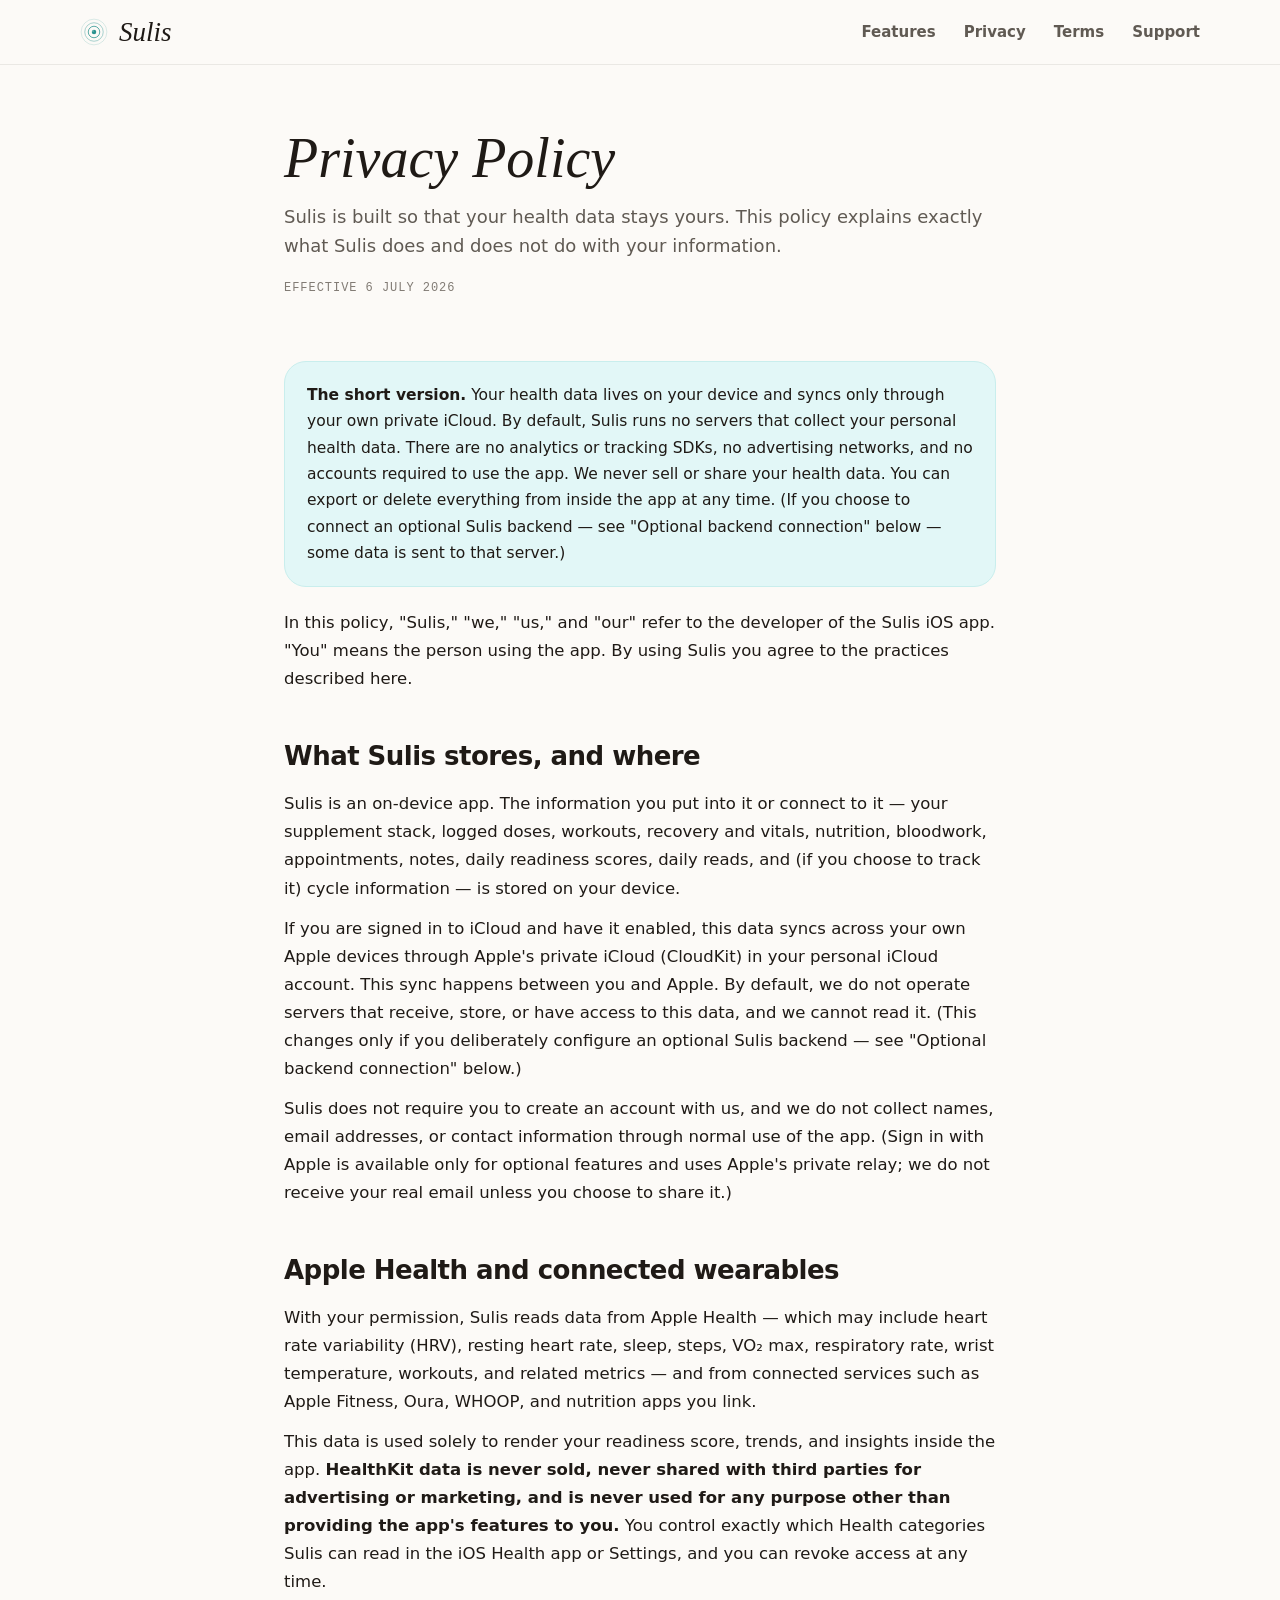
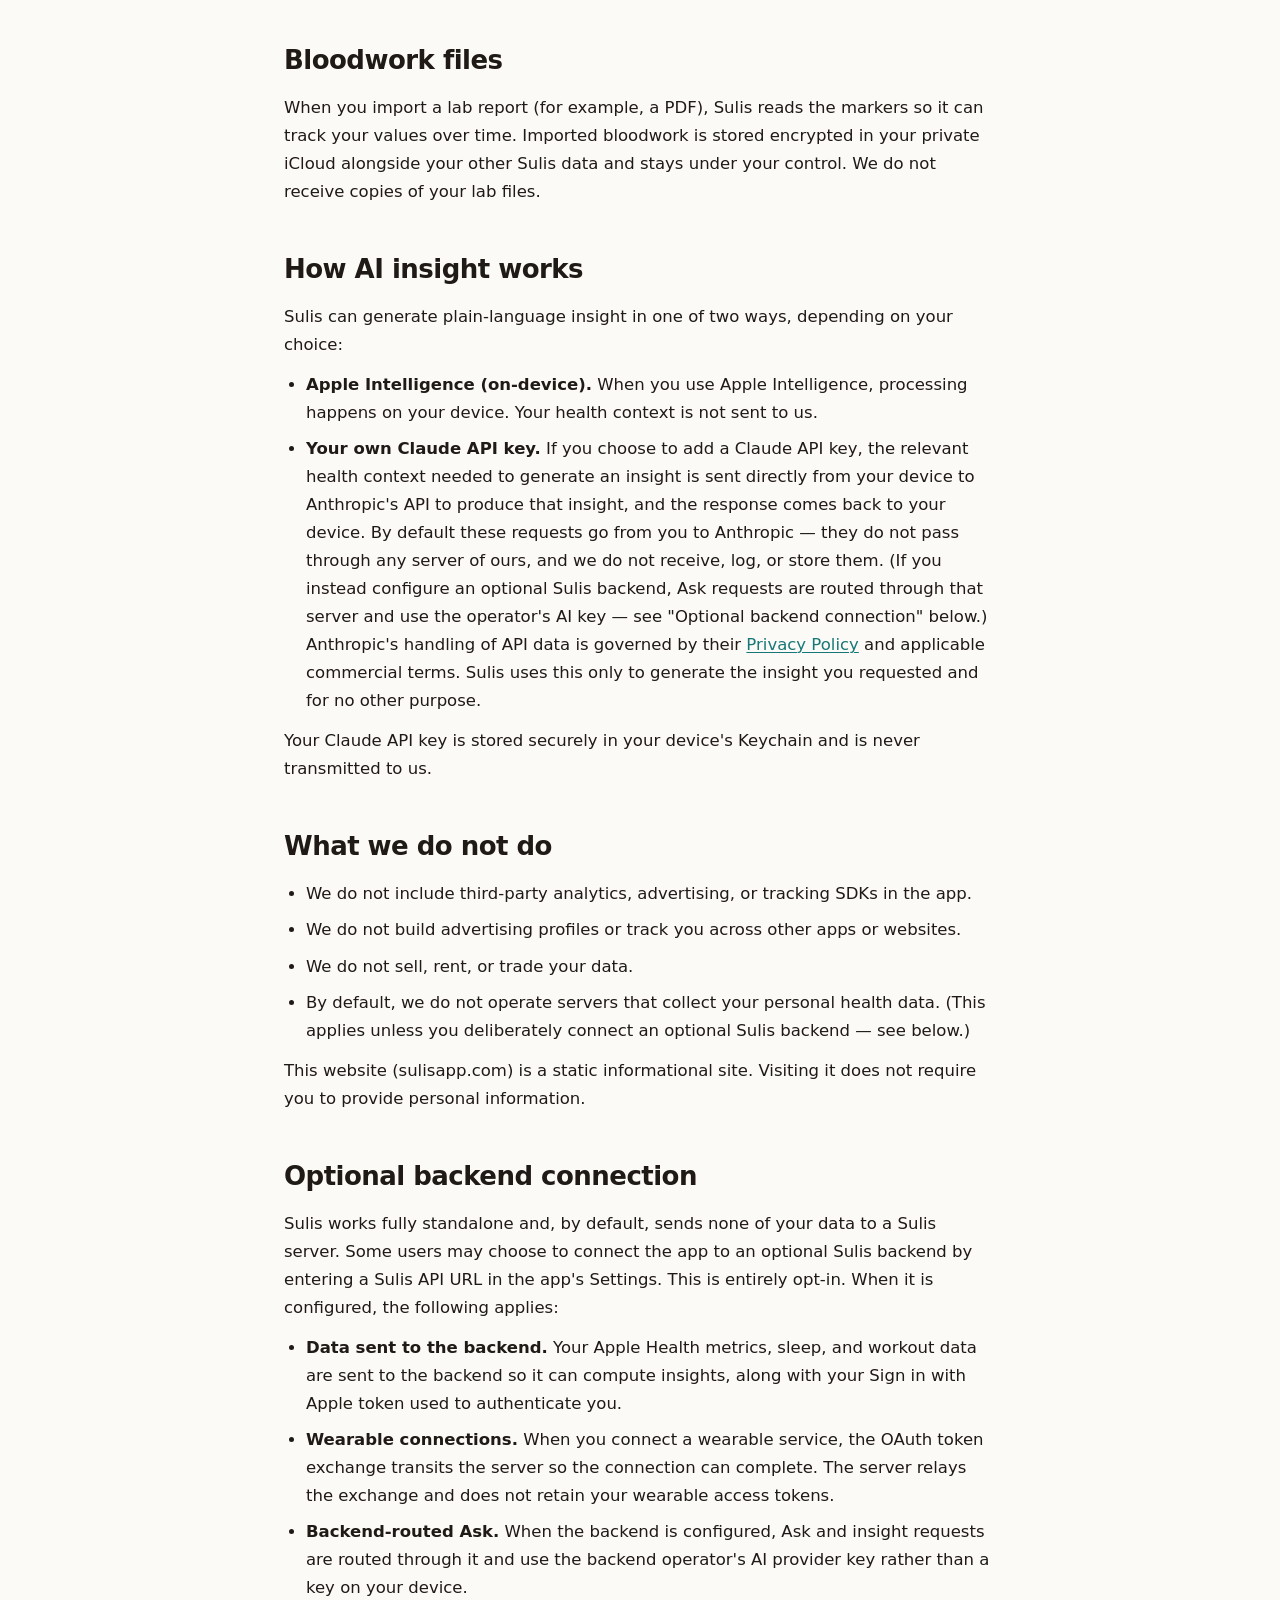
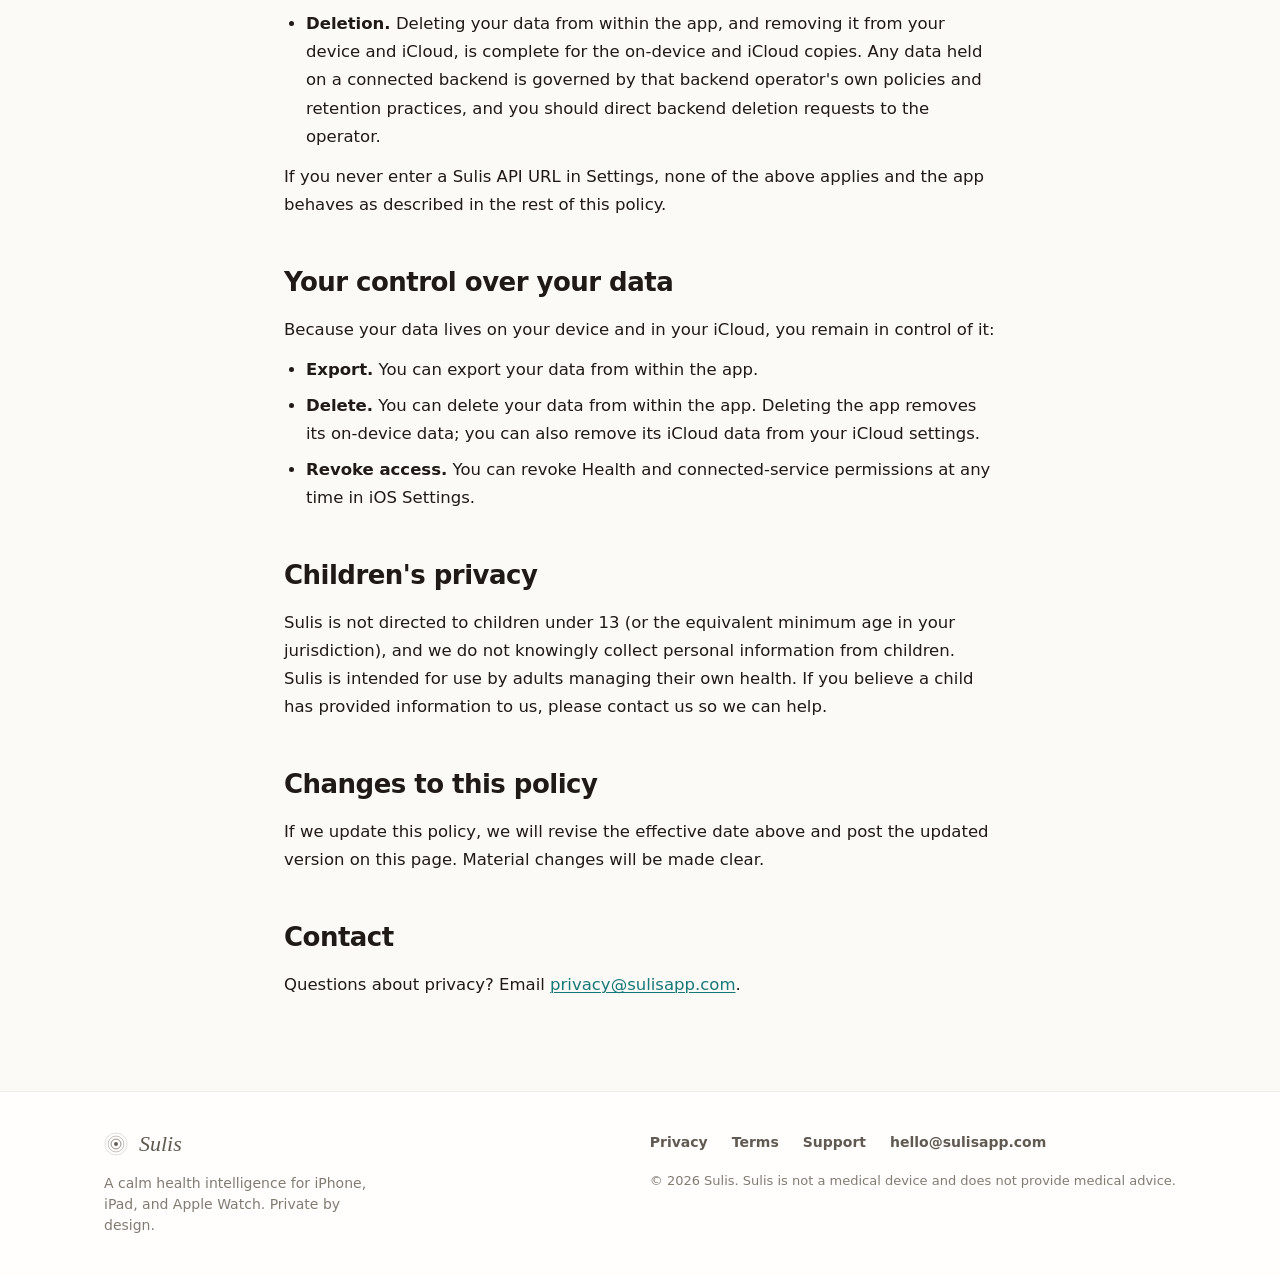
==== privacy.html @ e621fdfb "Sync site with sulis monorepo web/ — privacy, support, terms (NY governing law), current index Bring" ====
<!doctype html>
<html lang="en">
<head>
  <meta charset="utf-8" />
  <meta http-equiv="Content-Security-Policy" content="default-src 'none'; script-src 'none'; style-src 'self' 'unsafe-inline'; img-src 'self' data:; font-src 'self'; connect-src 'none'; base-uri 'none'; form-action 'none'; object-src 'none'; frame-src 'none'" />
  <meta name="referrer" content="no-referrer" />
  <meta name="viewport" content="width=device-width, initial-scale=1" />
  <title>Privacy Policy — Sulis</title>
  <meta name="description" content="How Sulis handles your data: health data stays on your device and in your private iCloud, with no analytics or tracking SDKs and nothing sold or shared." />
  <meta name="theme-color" content="#0fceb8" />
  <link rel="icon" href="data:image/svg+xml,%3Csvg xmlns='http://www.w3.org/2000/svg' viewBox='0 0 100 100'%3E%3Ccircle cx='50' cy='50' r='46' fill='none' stroke='%2329928f' stroke-width='2' opacity='.3'/%3E%3Ccircle cx='50' cy='50' r='33' fill='none' stroke='%2329928f' stroke-width='2.6' opacity='.55'/%3E%3Ccircle cx='50' cy='50' r='20.5' fill='none' stroke='%2329928f' stroke-width='3.2' opacity='.85'/%3E%3Ccircle cx='50' cy='50' r='8' fill='%2329928f'/%3E%3C/svg%3E" />
  <link rel="stylesheet" href="./site.css" />
</head>
<body>
  <nav class="nav">
    <div class="nav-inner">
      <a class="brand" href="/">
        <svg class="mark" width="28" height="28" viewBox="0 0 100 100" aria-label="Sulis">
          <circle cx="50" cy="50" r="46" fill="none" stroke="var(--spring)" stroke-width="2" opacity=".30"/>
          <circle cx="50" cy="50" r="33" fill="none" stroke="var(--spring)" stroke-width="2.6" opacity=".55"/>
          <circle cx="50" cy="50" r="20.5" fill="none" stroke="var(--spring)" stroke-width="3.2" opacity=".85"/>
          <circle cx="50" cy="50" r="8" fill="var(--spring)"/>
          <circle cx="46.5" cy="46.5" r="2.4" fill="#fff" opacity=".5"/>
        </svg>
        <span class="word">Sulis</span>
      </a>
      <div class="nav-links">
        <a href="index.html#features">Features</a>
        <a href="privacy.html">Privacy</a>
        <a href="terms.html">Terms</a>
        <a href="support.html">Support</a>
      </div>
    </div>
  </nav>

  <header class="page-hero">
    <div class="wrap-narrow">
      <h1>Privacy Policy</h1>
      <p class="lede">Sulis is built so that your health data stays yours. This policy explains exactly what Sulis does and does not do with your information.</p>
      <p class="meta">Effective 6 July 2026</p>
    </div>
  </header>

  <main class="doc">
    <div class="wrap-narrow">
      <div class="callout">
        <p><strong>The short version.</strong> Your health data lives on your device and syncs only through your own private iCloud. By default, Sulis runs no servers that collect your personal health data. There are no analytics or tracking SDKs, no advertising networks, and no accounts required to use the app. We never sell or share your health data. You can export or delete everything from inside the app at any time. (If you choose to connect an optional Sulis backend — see "Optional backend connection" below — some data is sent to that server.)</p>
      </div>

      <p>In this policy, "Sulis," "we," "us," and "our" refer to the developer of the Sulis iOS app. "You" means the person using the app. By using Sulis you agree to the practices described here.</p>

      <h2>What Sulis stores, and where</h2>
      <p>Sulis is an on-device app. The information you put into it or connect to it — your supplement stack, logged doses, workouts, recovery and vitals, nutrition, bloodwork, appointments, notes, daily readiness scores, daily reads, and (if you choose to track it) cycle information — is stored on your device.</p>
      <p>If you are signed in to iCloud and have it enabled, this data syncs across your own Apple devices through Apple's private iCloud (CloudKit) in your personal iCloud account. This sync happens between you and Apple. By default, we do not operate servers that receive, store, or have access to this data, and we cannot read it. (This changes only if you deliberately configure an optional Sulis backend — see "Optional backend connection" below.)</p>
      <p>Sulis does not require you to create an account with us, and we do not collect names, email addresses, or contact information through normal use of the app. (Sign in with Apple is available only for optional features and uses Apple's private relay; we do not receive your real email unless you choose to share it.)</p>

      <h2>Apple Health and connected wearables</h2>
      <p>With your permission, Sulis reads data from Apple Health — which may include heart rate variability (HRV), resting heart rate, sleep, steps, VO₂ max, respiratory rate, wrist temperature, workouts, and related metrics — and from connected services such as Apple Fitness, Oura, WHOOP, and nutrition apps you link.</p>
      <p>This data is used solely to render your readiness score, trends, and insights inside the app. <strong>HealthKit data is never sold, never shared with third parties for advertising or marketing, and is never used for any purpose other than providing the app's features to you.</strong> You control exactly which Health categories Sulis can read in the iOS Health app or Settings, and you can revoke access at any time.</p>

      <h2>Bloodwork files</h2>
      <p>When you import a lab report (for example, a PDF), Sulis reads the markers so it can track your values over time. Imported bloodwork is stored encrypted in your private iCloud alongside your other Sulis data and stays under your control. We do not receive copies of your lab files.</p>

      <h2>How AI insight works</h2>
      <p>Sulis can generate plain-language insight in one of two ways, depending on your choice:</p>
      <ul>
        <li><strong>Apple Intelligence (on-device).</strong> When you use Apple Intelligence, processing happens on your device. Your health context is not sent to us.</li>
        <li><strong>Your own Claude API key.</strong> If you choose to add a Claude API key, the relevant health context needed to generate an insight is sent directly from your device to Anthropic's API to produce that insight, and the response comes back to your device. By default these requests go from you to Anthropic — they do not pass through any server of ours, and we do not receive, log, or store them. (If you instead configure an optional Sulis backend, Ask requests are routed through that server and use the operator's AI key — see "Optional backend connection" below.) Anthropic's handling of API data is governed by their <a href="https://www.anthropic.com/legal/privacy" rel="noopener" target="_blank">Privacy Policy</a> and applicable commercial terms. Sulis uses this only to generate the insight you requested and for no other purpose.</li>
      </ul>
      <p>Your Claude API key is stored securely in your device's Keychain and is never transmitted to us.</p>

      <h2>What we do not do</h2>
      <ul>
        <li>We do not include third-party analytics, advertising, or tracking SDKs in the app.</li>
        <li>We do not build advertising profiles or track you across other apps or websites.</li>
        <li>We do not sell, rent, or trade your data.</li>
        <li>By default, we do not operate servers that collect your personal health data. (This applies unless you deliberately connect an optional Sulis backend — see below.)</li>
      </ul>
      <p>This website (sulisapp.com) is a static informational site. Visiting it does not require you to provide personal information.</p>

      <h2>Optional backend connection</h2>
      <p>Sulis works fully standalone and, by default, sends none of your data to a Sulis server. Some users may choose to connect the app to an optional Sulis backend by entering a Sulis API URL in the app's Settings. This is entirely opt-in. When it is configured, the following applies:</p>
      <ul>
        <li><strong>Data sent to the backend.</strong> Your Apple Health metrics, sleep, and workout data are sent to the backend so it can compute insights, along with your Sign in with Apple token used to authenticate you.</li>
        <li><strong>Wearable connections.</strong> When you connect a wearable service, the OAuth token exchange transits the server so the connection can complete. The server relays the exchange and does not retain your wearable access tokens.</li>
        <li><strong>Backend-routed Ask.</strong> When the backend is configured, Ask and insight requests are routed through it and use the backend operator's AI provider key rather than a key on your device.</li>
        <li><strong>Deletion.</strong> Deleting your data from within the app, and removing it from your device and iCloud, is complete for the on-device and iCloud copies. Any data held on a connected backend is governed by that backend operator's own policies and retention practices, and you should direct backend deletion requests to the operator.</li>
      </ul>
      <p>If you never enter a Sulis API URL in Settings, none of the above applies and the app behaves as described in the rest of this policy.</p>

      <h2>Your control over your data</h2>
      <p>Because your data lives on your device and in your iCloud, you remain in control of it:</p>
      <ul>
        <li><strong>Export.</strong> You can export your data from within the app.</li>
        <li><strong>Delete.</strong> You can delete your data from within the app. Deleting the app removes its on-device data; you can also remove its iCloud data from your iCloud settings.</li>
        <li><strong>Revoke access.</strong> You can revoke Health and connected-service permissions at any time in iOS Settings.</li>
      </ul>

      <h2>Children's privacy</h2>
      <p>Sulis is not directed to children under 13 (or the equivalent minimum age in your jurisdiction), and we do not knowingly collect personal information from children. Sulis is intended for use by adults managing their own health. If you believe a child has provided information to us, please contact us so we can help.</p>

      <h2>Changes to this policy</h2>
      <p>If we update this policy, we will revise the effective date above and post the updated version on this page. Material changes will be made clear.</p>

      <h2>Contact</h2>
      <p>Questions about privacy? Email <a href="mailto:privacy@sulisapp.com">privacy@sulisapp.com</a>.</p>
    </div>
  </main>

  <footer class="foot">
    <div class="wrap foot-inner">
      <div>
        <a class="brand" href="/">
          <svg class="mark" width="24" height="24" viewBox="0 0 100 100" aria-label="Sulis">
            <circle cx="50" cy="50" r="46" fill="none" stroke="var(--text-2)" stroke-width="2" opacity=".4"/>
            <circle cx="50" cy="50" r="33" fill="none" stroke="var(--text-2)" stroke-width="2.6" opacity=".6"/>
            <circle cx="50" cy="50" r="20.5" fill="none" stroke="var(--text-2)" stroke-width="3.2" opacity=".85"/>
            <circle cx="50" cy="50" r="8" fill="var(--text-2)"/>
          </svg>
          <span class="word" style="font-size:22px; color:var(--text-2)">Sulis</span>
        </a>
        <p class="foot-col-tag">A calm health intelligence for iPhone, iPad, and Apple Watch. Private by design.</p>
      </div>
      <div>
        <div class="foot-links">
          <a href="privacy.html">Privacy</a>
          <a href="terms.html">Terms</a>
          <a href="support.html">Support</a>
          <a href="mailto:hello@sulisapp.com">hello@sulisapp.com</a>
        </div>
        <p class="foot-legal">© 2026 Sulis. Sulis is not a medical device and does not provide medical advice.</p>
      </div>
    </div>
  </footer>
</body>
</html>
---- site.css ----
/* Sulis — sulisapp.com. Layout on top of the "Thermal" design tokens.
   Plain CSS, no build step. Fonts load from Google Fonts via the tokens
   import; if that's unavailable the system serif/sans/mono fallbacks in
   tokens/typography.css take over gracefully. */
@import url("./tokens/typography.css");
@import url("./tokens/colors.css");
@import url("./tokens/spacing.css");

* { box-sizing: border-box; margin: 0; padding: 0; }
html { scroll-behavior: smooth; }
body {
  font-family: var(--font-sans);
  color: var(--text);
  background: var(--bg);
  -webkit-font-smoothing: antialiased;
  text-rendering: optimizeLegibility;
  line-height: 1.5;
}
img { display: block; max-width: 100%; }
a { color: inherit; text-decoration: none; }

.wrap { max-width: 1120px; margin: 0 auto; padding: 0 24px; }
.wrap-narrow { max-width: 760px; margin: 0 auto; padding: 0 24px; }
.serif { font-family: var(--font-display); font-style: italic; font-weight: 400; }
.eyebrow {
  font-family: var(--font-mono); font-size: 11px; font-weight: 500;
  letter-spacing: 0.14em; text-transform: uppercase; color: var(--text-3);
}

/* ---------- nav ---------- */
.nav {
  position: sticky; top: 0; z-index: 20;
  padding: 18px 24px; border-bottom: 1px solid var(--hairline);
  background: color-mix(in oklch, var(--bg), transparent 8%);
  backdrop-filter: blur(12px); -webkit-backdrop-filter: blur(12px);
}
.nav-inner { max-width: 1120px; margin: 0 auto; width: 100%; display: flex; align-items: center; justify-content: space-between; gap: 16px; }
.brand { display: inline-flex; align-items: center; gap: 11px; }
.brand .word { font-family: var(--font-display); font-style: italic; font-size: 27px; line-height: 1; }
.nav-links { display: flex; gap: 28px; align-items: center; }
.nav-links a { font-size: 15px; font-weight: 600; color: var(--text-2); }
.nav-links a:hover { color: var(--text); }

/* ---------- buttons ---------- */
.btn {
  display: inline-flex; align-items: center; justify-content: center; gap: 8px;
  font-family: var(--font-sans); font-weight: 600; letter-spacing: -0.01em;
  border: 1px solid transparent; cursor: pointer; white-space: nowrap;
  transition: transform .14s var(--ease-spring), filter .2s, background .2s;
}
.btn:hover { transform: translateY(-1px); }
.btn svg { width: 1.1em; height: 1.1em; }
.btn-sm { height: 38px; padding: 0 14px; border-radius: var(--r-md); font-size: 14px; }
.btn-lg { height: 56px; padding: 0 24px; border-radius: var(--r-lg); font-size: 17px; }
.btn-primary { background: var(--spring); color: var(--on-spring); box-shadow: var(--shadow-spring); }
.btn-primary:hover { filter: brightness(1.04); }
.btn-ink { background: var(--surface-invert); color: var(--text-invert); box-shadow: var(--shadow-sm); }
.btn-ghost { background: transparent; color: var(--text); border-color: var(--border-strong); }
.btn-ghost:hover { background: color-mix(in oklch, var(--text), transparent 94%); }

/* App Store badge placeholder — looks like the real one, links to # for now */
.store-badge {
  display: inline-flex; align-items: center; gap: 11px;
  height: 56px; padding: 0 22px 0 18px; border-radius: 14px;
  background: var(--surface-invert); color: var(--text-invert);
  box-shadow: var(--shadow-md); transition: transform .14s var(--ease-spring), filter .2s;
}
.store-badge:hover { transform: translateY(-1px); filter: brightness(1.08); }
.store-badge svg { width: 26px; height: 26px; }
.store-badge .sb-top { font-size: 10.5px; letter-spacing: 0.02em; opacity: .82; }
.store-badge .sb-main { font-size: 19px; font-weight: 600; letter-spacing: -0.01em; line-height: 1.05; }

.pill {
  display: inline-flex; align-items: center; gap: 6px; padding: 6px 12px;
  border-radius: var(--r-pill); font-size: 12.5px; font-weight: 600;
  background: var(--spring-soft); color: var(--spring-press); border: 1px solid var(--spring-soft-bd);
}
.pill svg { width: 14px; height: 14px; }

/* ---------- hero ---------- */
.hero { position: relative; overflow: hidden; padding: 72px 0 48px; }
.hero .ripple {
  position: absolute; top: -120px; right: -120px; width: 560px; height: 560px; pointer-events: none; opacity: .8;
  background: repeating-radial-gradient(circle at 50% 50%, color-mix(in oklch, var(--spring), transparent 88%) 0 1.5px, transparent 1.5px 26px);
}
.hero-grid { display: grid; grid-template-columns: 1.05fr 0.95fr; gap: 40px; align-items: center; position: relative; }
.hero h1 { font-family: var(--font-display); font-weight: 400; font-size: 68px; line-height: 1.02; margin-top: 20px; text-wrap: balance; }
.hero h1 em { font-style: italic; color: var(--spring-press); }
.hero p { font-size: 19px; line-height: 1.55; color: var(--text-2); max-width: 520px; margin: 22px 0 30px; }
.hero-cta { display: flex; gap: 14px; align-items: center; flex-wrap: wrap; }
.sources { display: flex; gap: 22px; margin-top: 30px; align-items: center; color: var(--text-3); font-size: 13.5px; font-weight: 600; flex-wrap: wrap; }
.sources span { display: inline-flex; align-items: center; gap: 7px; }
.sources svg { width: 16px; height: 16px; }

/* phone mockups (hero) */
.phones { display: flex; justify-content: center; gap: 18px; }
.phone { border-radius: 40px; border: 7px solid #15110c; background: #15110c; box-shadow: var(--shadow-lg); overflow: hidden; width: 232px; }
.phone img { border-radius: 33px; width: 100%; aspect-ratio: 9 / 19.5; object-fit: cover; background: var(--surface-2); }
.phone-2 { margin-top: 60px; width: 200px; }

/* ---------- dark quote band ---------- */
.band-dark {
  margin-top: 24px; padding: 64px 0; position: relative; overflow: hidden;
  background: var(--surface-invert); color: var(--text-invert);
}
.band-dark .tex { position: absolute; inset: 0; background: repeating-radial-gradient(circle at 88% 12%, rgba(255,255,255,0.04) 0 1.5px, transparent 1.5px 24px); }
.band-dark .quote { font-family: var(--font-display); font-style: italic; font-size: 40px; line-height: 1.15; color: oklch(0.97 0.01 190); max-width: 820px; position: relative; }
.band-dark .by { font-size: 15.5px; color: rgba(255,255,255,0.6); margin-top: 18px; font-weight: 500; position: relative; }
.band-dark .eyebrow { color: #4cae9f; margin-bottom: 18px; position: relative; }

/* ---------- generic section ---------- */
.section { padding: 72px 0; }
.section-head { text-align: center; margin-bottom: 44px; max-width: 640px; margin-left: auto; margin-right: auto; }
.section-head h2 { font-size: 40px; font-weight: 700; letter-spacing: -0.03em; margin-top: 14px; }
.section-head p { font-size: 17px; color: var(--text-2); margin-top: 14px; line-height: 1.55; }

/* ---------- feature grid ---------- */
.features { display: grid; grid-template-columns: repeat(3, 1fr); gap: 22px; }
.feature { padding: 28px; border-radius: var(--r-xl); background: var(--surface); border: 1px solid var(--hairline); box-shadow: var(--shadow-sm); }
.feature .ic { width: 48px; height: 48px; border-radius: var(--r-md); display: flex; align-items: center; justify-content: center; margin-bottom: 18px; }
.feature .ic svg { width: 24px; height: 24px; }
.feature h3 { font-size: 20px; font-weight: 700; letter-spacing: -0.02em; margin-bottom: 8px; }
.feature p { font-size: 15px; line-height: 1.55; color: var(--text-2); }

/* ---------- values strip ---------- */
.values { background: var(--bg-spring); border-top: 1px solid var(--hairline); border-bottom: 1px solid var(--hairline); }
.values-grid { display: grid; grid-template-columns: repeat(4, 1fr); gap: 18px; }
.value { text-align: center; padding: 8px; }
.value .vn { font-family: var(--font-display); font-style: italic; font-size: 34px; color: var(--spring-press); line-height: 1; }
.value .vl { font-size: 14px; color: var(--text-2); margin-top: 12px; line-height: 1.4; font-weight: 500; }

/* ---------- screenshots showcase ---------- */
.shots { display: flex; gap: 22px; overflow-x: auto; padding: 6px 0 18px; scroll-snap-type: x mandatory; }
.shots::-webkit-scrollbar { height: 8px; }
.shots::-webkit-scrollbar-thumb { background: var(--border-strong); border-radius: 999px; }
.shot {
  flex: 0 0 auto; width: 256px; scroll-snap-align: center;
  border-radius: 44px; border: 8px solid #15110c; background: #15110c;
  box-shadow: var(--shadow-lg); overflow: hidden;
}
.shot img { border-radius: 36px; width: 100%; aspect-ratio: 9 / 19.5; object-fit: cover; background: var(--surface-2); }
.shots-secondary { display: grid; grid-template-columns: 2fr 1fr; gap: 22px; margin-top: 26px; align-items: start; }
.frame-ipad { border-radius: 30px; border: 10px solid #15110c; background: #15110c; box-shadow: var(--shadow-lg); overflow: hidden; }
.frame-ipad img { border-radius: 20px; width: 100%; aspect-ratio: 4 / 3; object-fit: cover; background: var(--surface-2); }
.frame-watch { border-radius: 56px; border: 10px solid #15110c; background: #15110c; box-shadow: var(--shadow-lg); overflow: hidden; max-width: 240px; margin: 0 auto; }
.frame-watch img { border-radius: 46px; width: 100%; aspect-ratio: 41 / 50; object-fit: cover; background: var(--surface-2); }
.shot-cap { text-align: center; margin-top: 12px; font-size: 13px; color: var(--text-3); font-weight: 600; }

/* ---------- CTA ---------- */
.cta { padding: 18px 0 88px; }
.cta-card {
  border-radius: var(--r-2xl); padding: 60px 24px; text-align: center; position: relative; overflow: hidden;
  background: linear-gradient(150deg, var(--spring-soft), color-mix(in oklch, var(--spring-soft), var(--surface) 35%));
  border: 1px solid var(--spring-soft-bd);
}
.cta-card .tex { position: absolute; inset: 0; opacity: .7; background: repeating-radial-gradient(circle at 50% 0%, color-mix(in oklch, var(--spring), transparent 88%) 0 1.5px, transparent 1.5px 26px); }
.cta-card .inner { position: relative; }
.cta-card h2 { font-family: var(--font-display); font-style: italic; font-size: 48px; color: var(--spring-press); margin-bottom: 14px; }
.cta-card p { font-size: 17px; color: var(--text-2); max-width: 480px; margin: 0 auto 28px; }
.cta-card .badge-row { display: flex; justify-content: center; gap: 14px; flex-wrap: wrap; }

/* ---------- footer ---------- */
.foot { padding: 40px 0; border-top: 1px solid var(--hairline); background: var(--surface); }
.foot-inner { display: flex; justify-content: space-between; align-items: flex-start; flex-wrap: wrap; gap: 28px; }
.foot-links { display: flex; gap: 24px; color: var(--text-2); font-size: 14px; font-weight: 600; flex-wrap: wrap; }
.foot-links a:hover { color: var(--spring-press); }
.foot-legal { color: var(--text-3); font-size: 13px; margin-top: 18px; }
.foot-col-tag { color: var(--text-3); font-size: 14px; margin-top: 10px; max-width: 280px; line-height: 1.5; }

/* ---------- legal / content pages ---------- */
.page-hero { padding: 64px 0 30px; }
.page-hero h1 { font-family: var(--font-display); font-style: italic; font-weight: 400; font-size: 56px; line-height: 1.04; }
.page-hero .lede { font-size: 18px; color: var(--text-2); margin-top: 16px; line-height: 1.6; }
.page-hero .meta { font-family: var(--font-mono); font-size: 12px; letter-spacing: 0.08em; text-transform: uppercase; color: var(--text-3); margin-top: 18px; }

.doc { padding: 12px 0 80px; }
.doc h2 { font-size: 26px; font-weight: 700; letter-spacing: -0.02em; margin: 44px 0 14px; }
.doc h3 { font-size: 18px; font-weight: 700; margin: 26px 0 10px; }
.doc p { font-size: 16.5px; line-height: 1.7; color: var(--text); margin: 12px 0; }
.doc ul { margin: 12px 0 12px 22px; }
.doc li { font-size: 16.5px; line-height: 1.7; color: var(--text); margin: 8px 0; }
.doc a { color: var(--spring-press); text-decoration: underline; text-underline-offset: 2px; text-decoration-thickness: 1px; }
.doc strong { font-weight: 700; }
.doc .callout {
  margin: 22px 0; padding: 20px 22px; border-radius: var(--r-lg);
  background: var(--spring-soft); border: 1px solid var(--spring-soft-bd); color: var(--text);
}
.doc .callout p { margin: 0; font-size: 15.5px; }

/* FAQ */
.faq { display: grid; gap: 16px; }
.faq details {
  border: 1px solid var(--hairline); border-radius: var(--r-lg);
  background: var(--surface); box-shadow: var(--shadow-sm); overflow: hidden;
}
.faq summary {
  list-style: none; cursor: pointer; padding: 20px 22px;
  font-size: 17px; font-weight: 700; letter-spacing: -0.01em;
  display: flex; align-items: center; justify-content: space-between; gap: 16px;
}
.faq summary::-webkit-details-marker { display: none; }
.faq summary::after { content: "+"; font-family: var(--font-mono); font-size: 22px; color: var(--spring-press); transition: transform .2s; }
.faq details[open] summary::after { transform: rotate(45deg); }
.faq .faq-body { padding: 0 22px 20px; }
.faq .faq-body p { font-size: 16px; line-height: 1.65; color: var(--text-2); margin: 6px 0; }
.faq .faq-body a { color: var(--spring-press); text-decoration: underline; text-underline-offset: 2px; }

/* ---------- responsive ---------- */
@media (max-width: 920px) {
  .values-grid { grid-template-columns: repeat(2, 1fr); gap: 28px 18px; }
}
@media (max-width: 860px) {
  .nav-links a:not(.btn) { display: none; }
  .hero { padding: 48px 0 32px; }
  .hero h1 { font-size: 44px; }
  .hero-grid { grid-template-columns: 1fr; }
  .phones { margin-top: 8px; }
  .features { grid-template-columns: 1fr; }
  .band-dark .quote { font-size: 28px; }
  .section { padding: 56px 0; }
  .section-head h2 { font-size: 30px; }
  .cta-card h2 { font-size: 36px; }
  .shots-secondary { grid-template-columns: 1fr; }
  .page-hero h1 { font-size: 40px; }
  .foot-inner { flex-direction: column; }
}
@media (max-width: 480px) {
  .hero h1 { font-size: 38px; }
  .store-badge { height: 52px; }
}
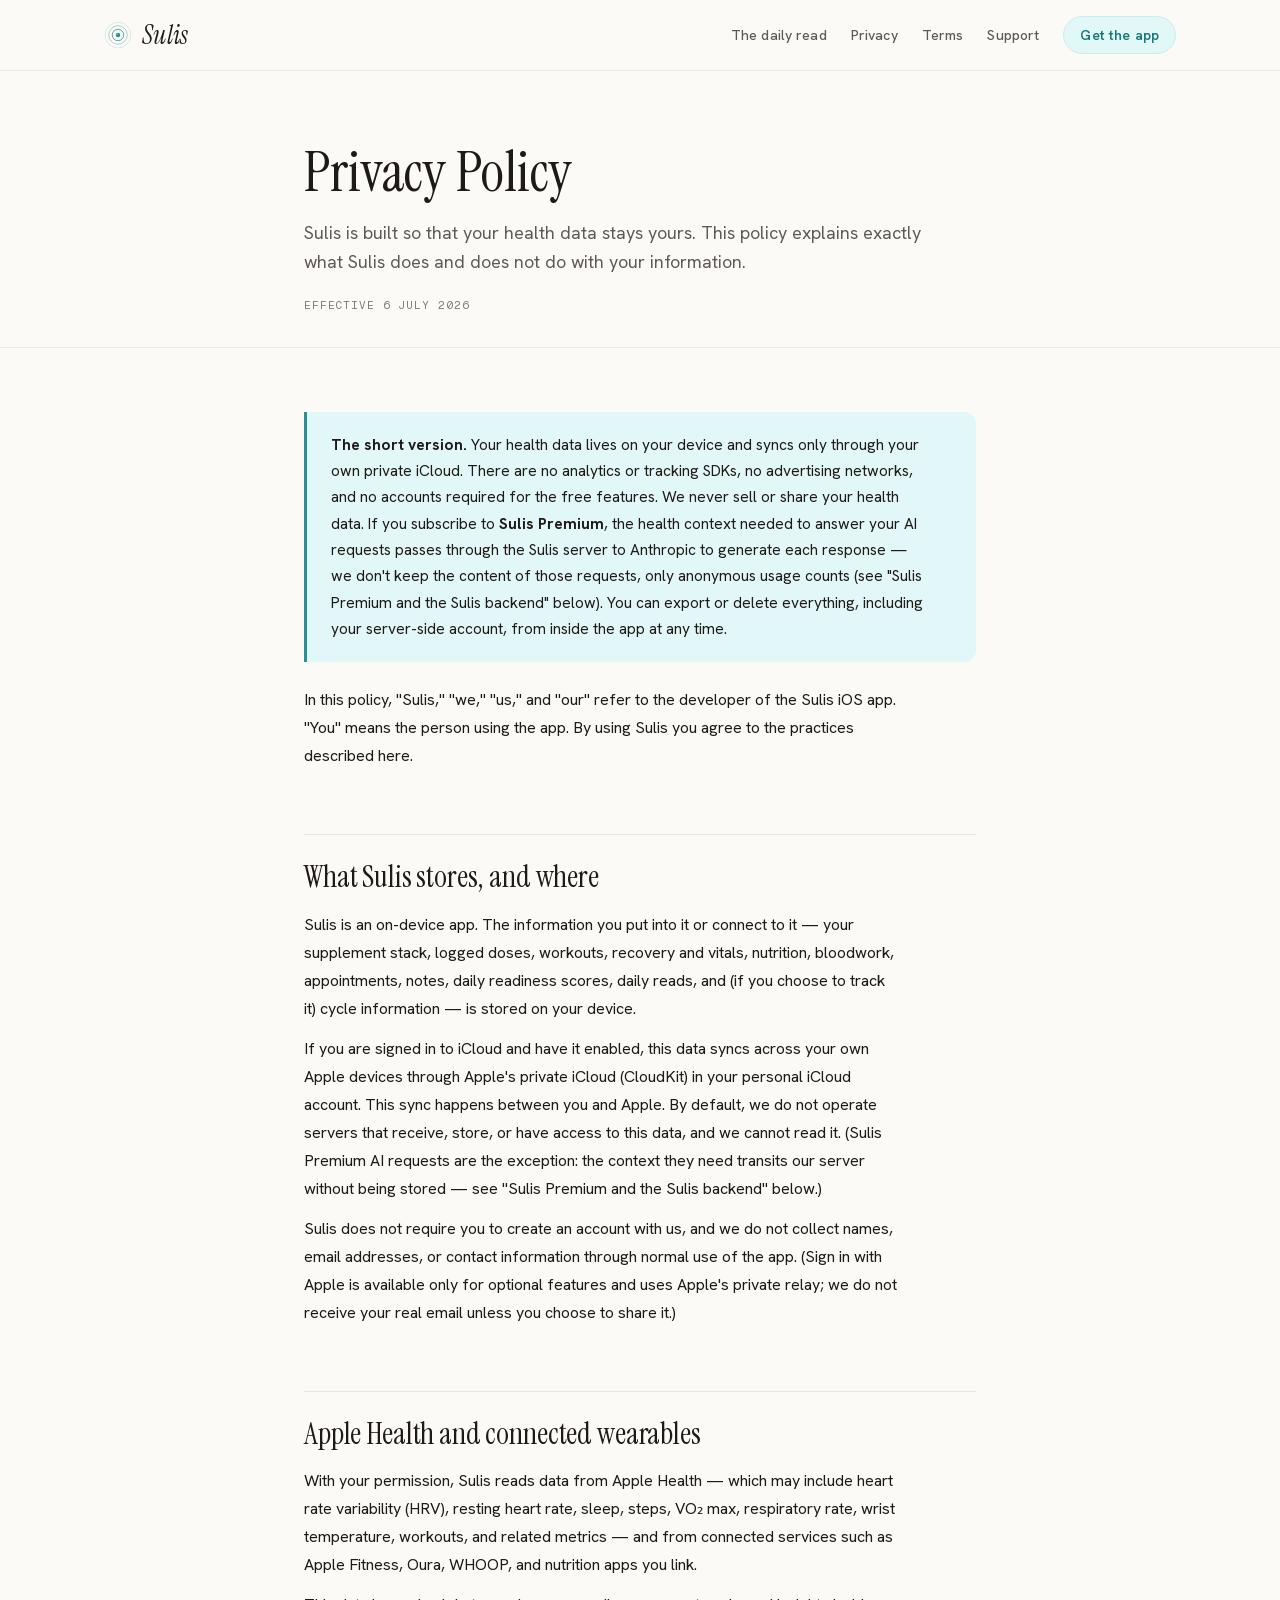
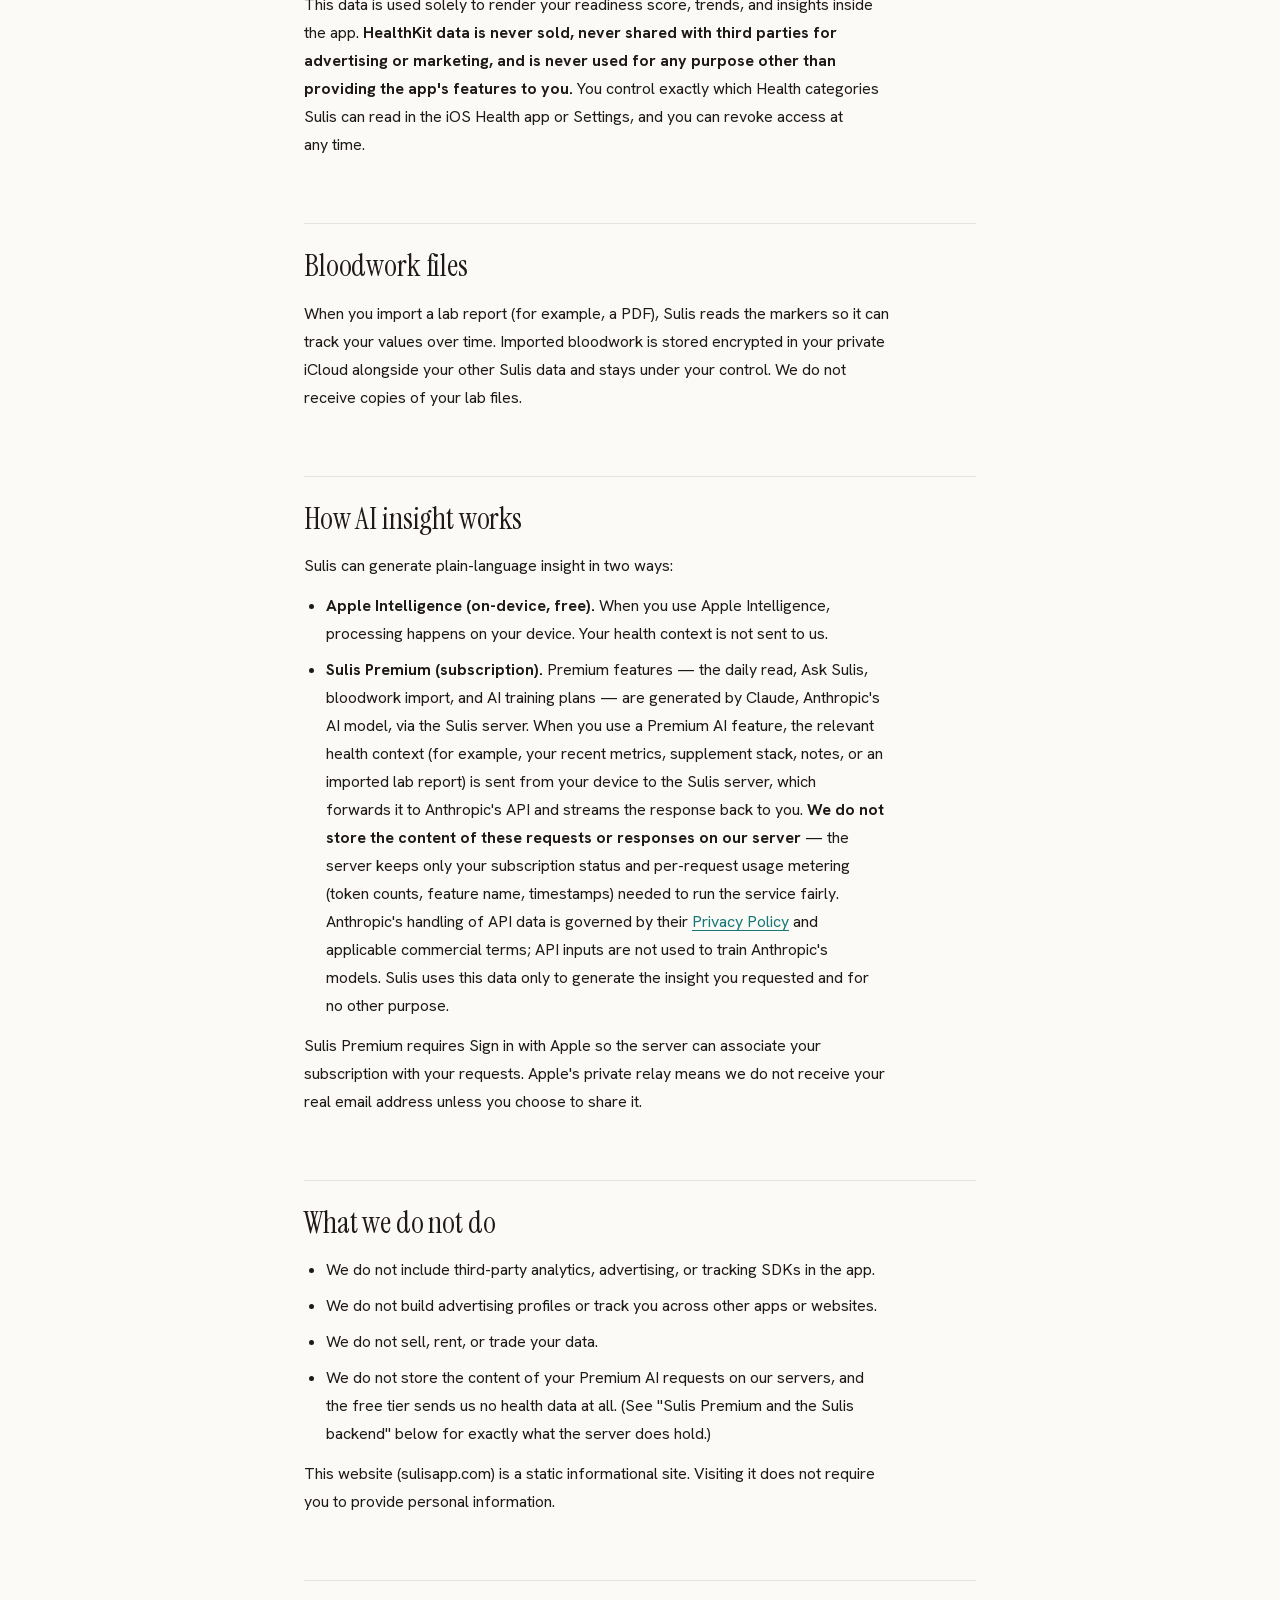
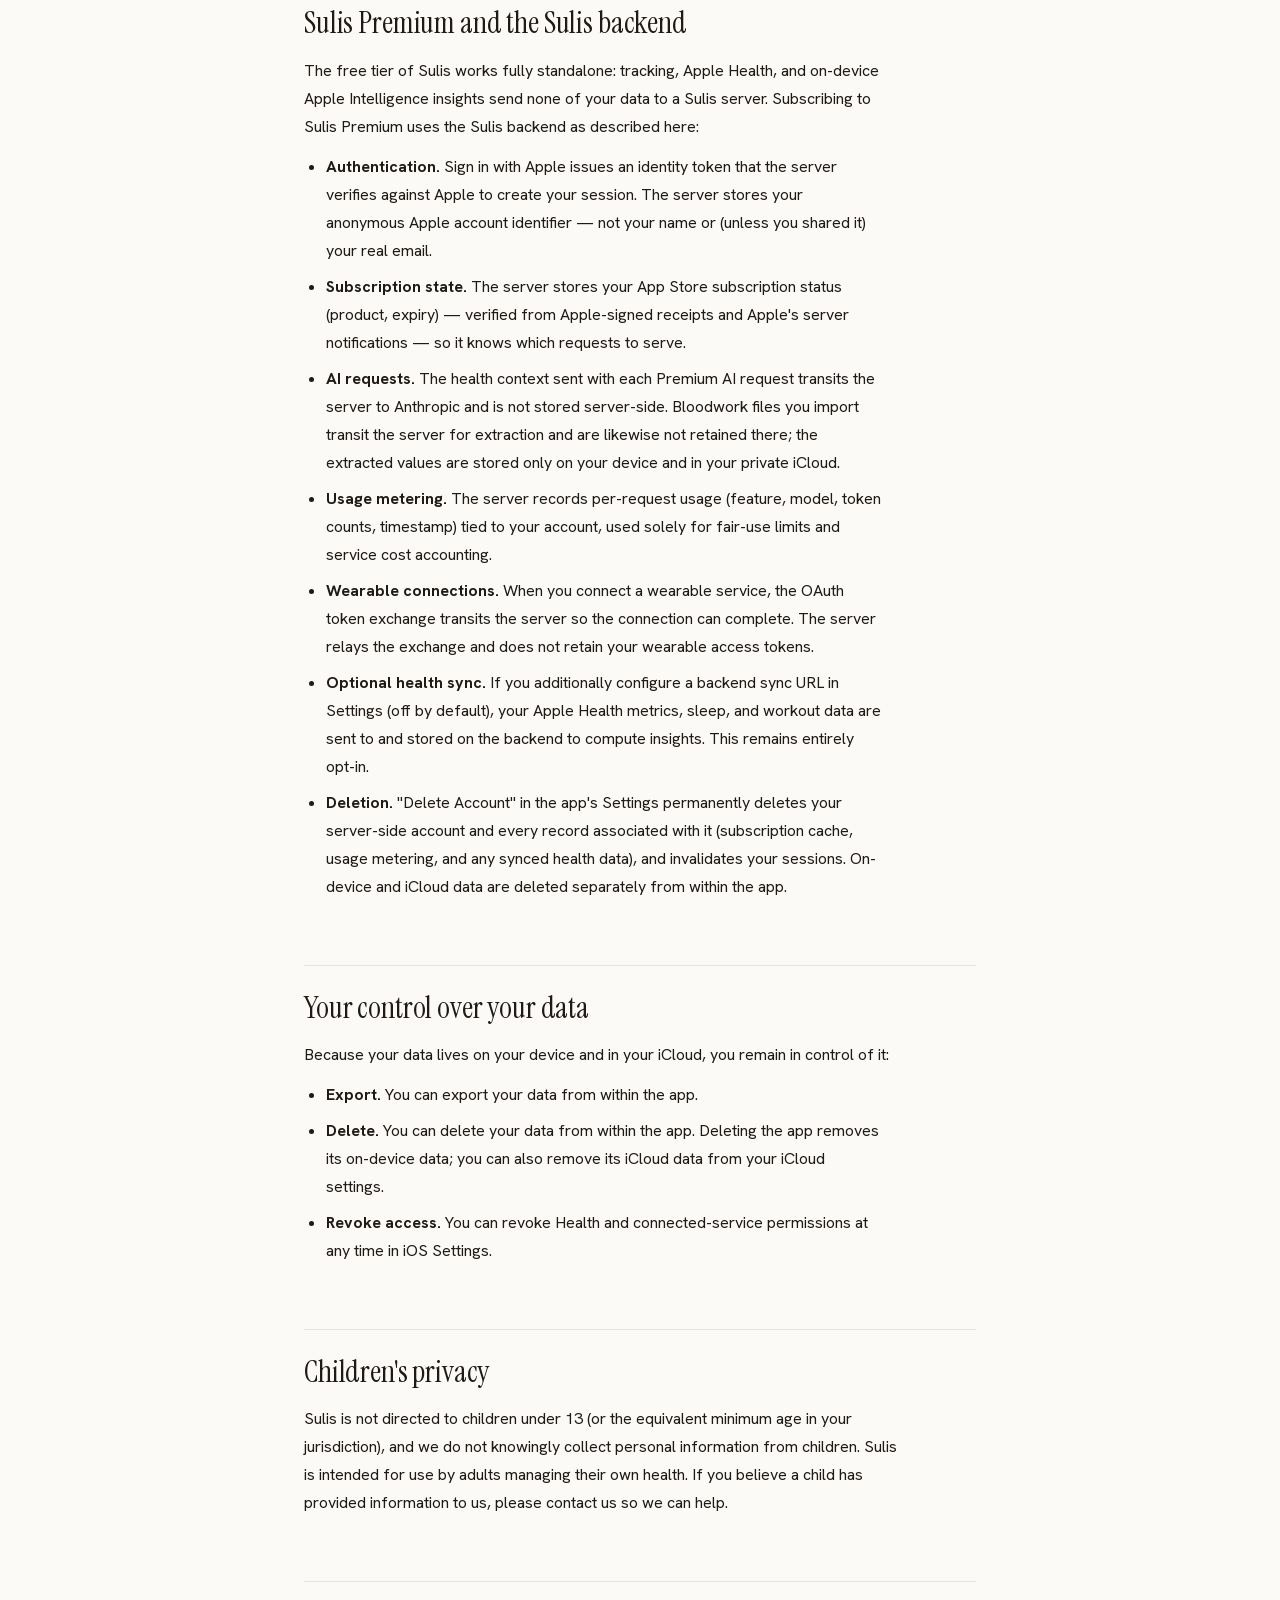
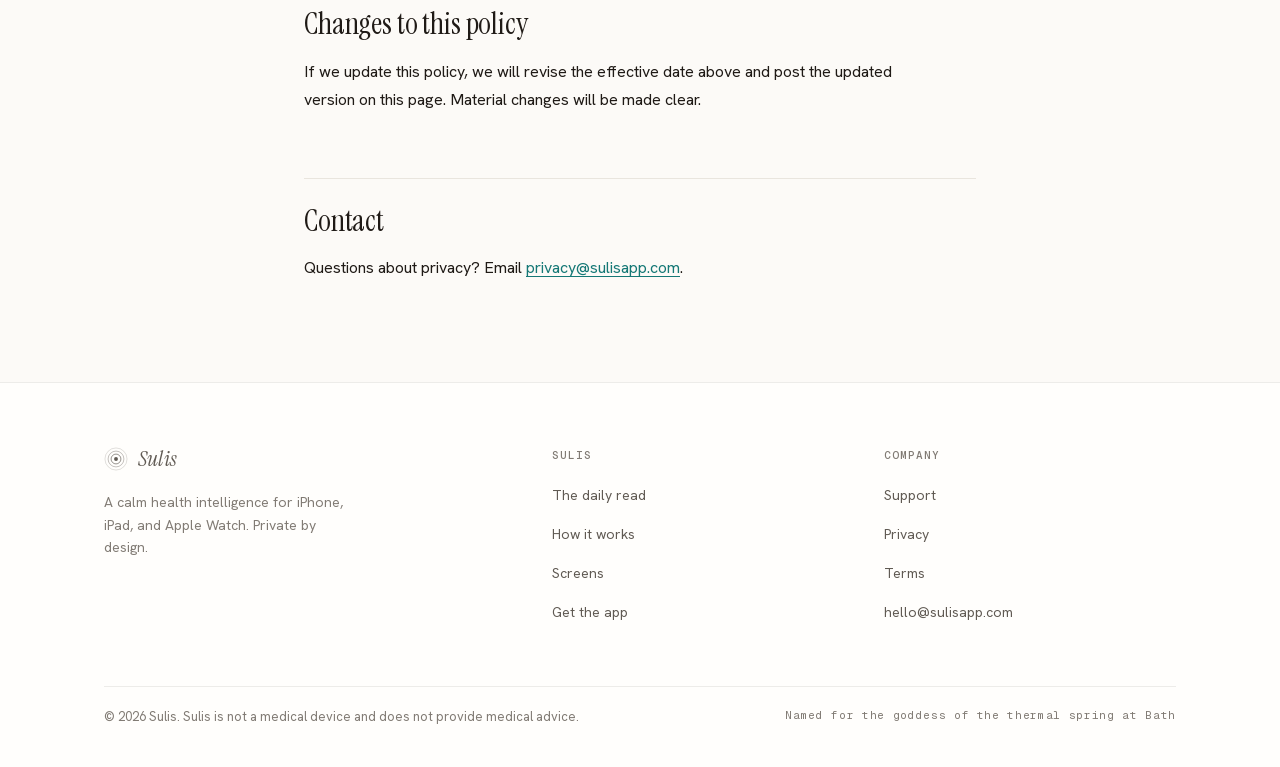
==== commit 3329dbe6: "Sync site with sulis monorepo web/ — editorial redesign, Premium privacy disclosures, subscription T" ====
--- a/privacy.html
+++ b/privacy.html
@@ -2,7 +2,7 @@
 <html lang="en">
 <head>
   <meta charset="utf-8" />
-  <meta http-equiv="Content-Security-Policy" content="default-src 'none'; script-src 'none'; style-src 'self' 'unsafe-inline'; img-src 'self' data:; font-src 'self'; connect-src 'none'; base-uri 'none'; form-action 'none'; object-src 'none'; frame-src 'none'" />
+  <meta http-equiv="Content-Security-Policy" content="default-src 'none'; script-src 'self'; style-src 'self' 'unsafe-inline'; img-src 'self' data:; font-src 'self'; connect-src 'none'; base-uri 'none'; form-action 'none'; object-src 'none'; frame-src 'none'" />
   <meta name="referrer" content="no-referrer" />
   <meta name="viewport" content="width=device-width, initial-scale=1" />
   <title>Privacy Policy — Sulis</title>
@@ -25,10 +25,11 @@
         <span class="word">Sulis</span>
       </a>
       <div class="nav-links">
-        <a href="index.html#features">Features</a>
+        <a href="index.html#read">The daily read</a>
         <a href="privacy.html">Privacy</a>
         <a href="terms.html">Terms</a>
         <a href="support.html">Support</a>
+        <a class="nav-get" href="index.html#download">Get the app</a>
       </div>
     </div>
   </nav>
@@ -44,14 +45,14 @@
   <main class="doc">
     <div class="wrap-narrow">
       <div class="callout">
-        <p><strong>The short version.</strong> Your health data lives on your device and syncs only through your own private iCloud. By default, Sulis runs no servers that collect your personal health data. There are no analytics or tracking SDKs, no advertising networks, and no accounts required to use the app. We never sell or share your health data. You can export or delete everything from inside the app at any time. (If you choose to connect an optional Sulis backend — see "Optional backend connection" below — some data is sent to that server.)</p>
+        <p><strong>The short version.</strong> Your health data lives on your device and syncs only through your own private iCloud. There are no analytics or tracking SDKs, no advertising networks, and no accounts required for the free features. We never sell or share your health data. If you subscribe to <strong>Sulis Premium</strong>, the health context needed to answer your AI requests passes through the Sulis server to Anthropic to generate each response — we don't keep the content of those requests, only anonymous usage counts (see "Sulis Premium and the Sulis backend" below). You can export or delete everything, including your server-side account, from inside the app at any time.</p>
       </div>
 
       <p>In this policy, "Sulis," "we," "us," and "our" refer to the developer of the Sulis iOS app. "You" means the person using the app. By using Sulis you agree to the practices described here.</p>
 
       <h2>What Sulis stores, and where</h2>
       <p>Sulis is an on-device app. The information you put into it or connect to it — your supplement stack, logged doses, workouts, recovery and vitals, nutrition, bloodwork, appointments, notes, daily readiness scores, daily reads, and (if you choose to track it) cycle information — is stored on your device.</p>
-      <p>If you are signed in to iCloud and have it enabled, this data syncs across your own Apple devices through Apple's private iCloud (CloudKit) in your personal iCloud account. This sync happens between you and Apple. By default, we do not operate servers that receive, store, or have access to this data, and we cannot read it. (This changes only if you deliberately configure an optional Sulis backend — see "Optional backend connection" below.)</p>
+      <p>If you are signed in to iCloud and have it enabled, this data syncs across your own Apple devices through Apple's private iCloud (CloudKit) in your personal iCloud account. This sync happens between you and Apple. By default, we do not operate servers that receive, store, or have access to this data, and we cannot read it. (Sulis Premium AI requests are the exception: the context they need transits our server without being stored — see "Sulis Premium and the Sulis backend" below.)</p>
       <p>Sulis does not require you to create an account with us, and we do not collect names, email addresses, or contact information through normal use of the app. (Sign in with Apple is available only for optional features and uses Apple's private relay; we do not receive your real email unless you choose to share it.)</p>
 
       <h2>Apple Health and connected wearables</h2>
@@ -62,31 +63,33 @@
       <p>When you import a lab report (for example, a PDF), Sulis reads the markers so it can track your values over time. Imported bloodwork is stored encrypted in your private iCloud alongside your other Sulis data and stays under your control. We do not receive copies of your lab files.</p>
 
       <h2>How AI insight works</h2>
-      <p>Sulis can generate plain-language insight in one of two ways, depending on your choice:</p>
+      <p>Sulis can generate plain-language insight in two ways:</p>
       <ul>
-        <li><strong>Apple Intelligence (on-device).</strong> When you use Apple Intelligence, processing happens on your device. Your health context is not sent to us.</li>
-        <li><strong>Your own Claude API key.</strong> If you choose to add a Claude API key, the relevant health context needed to generate an insight is sent directly from your device to Anthropic's API to produce that insight, and the response comes back to your device. By default these requests go from you to Anthropic — they do not pass through any server of ours, and we do not receive, log, or store them. (If you instead configure an optional Sulis backend, Ask requests are routed through that server and use the operator's AI key — see "Optional backend connection" below.) Anthropic's handling of API data is governed by their <a href="https://www.anthropic.com/legal/privacy" rel="noopener" target="_blank">Privacy Policy</a> and applicable commercial terms. Sulis uses this only to generate the insight you requested and for no other purpose.</li>
+        <li><strong>Apple Intelligence (on-device, free).</strong> When you use Apple Intelligence, processing happens on your device. Your health context is not sent to us.</li>
+        <li><strong>Sulis Premium (subscription).</strong> Premium features — the daily read, Ask Sulis, bloodwork import, and AI training plans — are generated by Claude, Anthropic's AI model, via the Sulis server. When you use a Premium AI feature, the relevant health context (for example, your recent metrics, supplement stack, notes, or an imported lab report) is sent from your device to the Sulis server, which forwards it to Anthropic's API and streams the response back to you. <strong>We do not store the content of these requests or responses on our server</strong> — the server keeps only your subscription status and per-request usage metering (token counts, feature name, timestamps) needed to run the service fairly. Anthropic's handling of API data is governed by their <a href="https://www.anthropic.com/legal/privacy" rel="noopener" target="_blank">Privacy Policy</a> and applicable commercial terms; API inputs are not used to train Anthropic's models. Sulis uses this data only to generate the insight you requested and for no other purpose.</li>
       </ul>
-      <p>Your Claude API key is stored securely in your device's Keychain and is never transmitted to us.</p>
+      <p>Sulis Premium requires Sign in with Apple so the server can associate your subscription with your requests. Apple's private relay means we do not receive your real email address unless you choose to share it.</p>
 
       <h2>What we do not do</h2>
       <ul>
         <li>We do not include third-party analytics, advertising, or tracking SDKs in the app.</li>
         <li>We do not build advertising profiles or track you across other apps or websites.</li>
         <li>We do not sell, rent, or trade your data.</li>
-        <li>By default, we do not operate servers that collect your personal health data. (This applies unless you deliberately connect an optional Sulis backend — see below.)</li>
+        <li>We do not store the content of your Premium AI requests on our servers, and the free tier sends us no health data at all. (See "Sulis Premium and the Sulis backend" below for exactly what the server does hold.)</li>
       </ul>
       <p>This website (sulisapp.com) is a static informational site. Visiting it does not require you to provide personal information.</p>
 
-      <h2>Optional backend connection</h2>
-      <p>Sulis works fully standalone and, by default, sends none of your data to a Sulis server. Some users may choose to connect the app to an optional Sulis backend by entering a Sulis API URL in the app's Settings. This is entirely opt-in. When it is configured, the following applies:</p>
+      <h2>Sulis Premium and the Sulis backend</h2>
+      <p>The free tier of Sulis works fully standalone: tracking, Apple Health, and on-device Apple Intelligence insights send none of your data to a Sulis server. Subscribing to Sulis Premium uses the Sulis backend as described here:</p>
       <ul>
-        <li><strong>Data sent to the backend.</strong> Your Apple Health metrics, sleep, and workout data are sent to the backend so it can compute insights, along with your Sign in with Apple token used to authenticate you.</li>
+        <li><strong>Authentication.</strong> Sign in with Apple issues an identity token that the server verifies against Apple to create your session. The server stores your anonymous Apple account identifier — not your name or (unless you shared it) your real email.</li>
+        <li><strong>Subscription state.</strong> The server stores your App Store subscription status (product, expiry) — verified from Apple-signed receipts and Apple's server notifications — so it knows which requests to serve.</li>
+        <li><strong>AI requests.</strong> The health context sent with each Premium AI request transits the server to Anthropic and is not stored server-side. Bloodwork files you import transit the server for extraction and are likewise not retained there; the extracted values are stored only on your device and in your private iCloud.</li>
+        <li><strong>Usage metering.</strong> The server records per-request usage (feature, model, token counts, timestamp) tied to your account, used solely for fair-use limits and service cost accounting.</li>
         <li><strong>Wearable connections.</strong> When you connect a wearable service, the OAuth token exchange transits the server so the connection can complete. The server relays the exchange and does not retain your wearable access tokens.</li>
-        <li><strong>Backend-routed Ask.</strong> When the backend is configured, Ask and insight requests are routed through it and use the backend operator's AI provider key rather than a key on your device.</li>
-        <li><strong>Deletion.</strong> Deleting your data from within the app, and removing it from your device and iCloud, is complete for the on-device and iCloud copies. Any data held on a connected backend is governed by that backend operator's own policies and retention practices, and you should direct backend deletion requests to the operator.</li>
+        <li><strong>Optional health sync.</strong> If you additionally configure a backend sync URL in Settings (off by default), your Apple Health metrics, sleep, and workout data are sent to and stored on the backend to compute insights. This remains entirely opt-in.</li>
+        <li><strong>Deletion.</strong> "Delete Account" in the app's Settings permanently deletes your server-side account and every record associated with it (subscription cache, usage metering, and any synced health data), and invalidates your sessions. On-device and iCloud data are deleted separately from within the app.</li>
       </ul>
-      <p>If you never enter a Sulis API URL in Settings, none of the above applies and the app behaves as described in the rest of this policy.</p>
 
       <h2>Your control over your data</h2>
       <p>Because your data lives on your device and in your iCloud, you remain in control of it:</p>
@@ -108,27 +111,42 @@
   </main>
 
   <footer class="foot">
-    <div class="wrap foot-inner">
-      <div>
-        <a class="brand" href="/">
-          <svg class="mark" width="24" height="24" viewBox="0 0 100 100" aria-label="Sulis">
-            <circle cx="50" cy="50" r="46" fill="none" stroke="var(--text-2)" stroke-width="2" opacity=".4"/>
-            <circle cx="50" cy="50" r="33" fill="none" stroke="var(--text-2)" stroke-width="2.6" opacity=".6"/>
-            <circle cx="50" cy="50" r="20.5" fill="none" stroke="var(--text-2)" stroke-width="3.2" opacity=".85"/>
-            <circle cx="50" cy="50" r="8" fill="var(--text-2)"/>
-          </svg>
-          <span class="word" style="font-size:22px; color:var(--text-2)">Sulis</span>
-        </a>
-        <p class="foot-col-tag">A calm health intelligence for iPhone, iPad, and Apple Watch. Private by design.</p>
+    <div class="wrap">
+      <div class="foot-grid">
+        <div>
+          <a class="brand" href="/">
+            <svg class="mark" width="24" height="24" viewBox="0 0 100 100" aria-label="Sulis">
+              <circle cx="50" cy="50" r="46" fill="none" stroke="var(--text-2)" stroke-width="2" opacity=".4"/>
+              <circle cx="50" cy="50" r="33" fill="none" stroke="var(--text-2)" stroke-width="2.6" opacity=".6"/>
+              <circle cx="50" cy="50" r="20.5" fill="none" stroke="var(--text-2)" stroke-width="3.2" opacity=".85"/>
+              <circle cx="50" cy="50" r="8" fill="var(--text-2)"/>
+            </svg>
+            <span class="word">Sulis</span>
+          </a>
+          <p class="foot-col-tag">A calm health intelligence for iPhone, iPad, and Apple Watch. Private by design.</p>
+        </div>
+        <div>
+          <h4>Sulis</h4>
+          <ul class="foot-list">
+            <li><a href="index.html#read">The daily read</a></li>
+            <li><a href="index.html#how">How it works</a></li>
+            <li><a href="index.html#screens">Screens</a></li>
+            <li><a href="index.html#download">Get the app</a></li>
+          </ul>
+        </div>
+        <div>
+          <h4>Company</h4>
+          <ul class="foot-list">
+            <li><a href="support.html">Support</a></li>
+            <li><a href="privacy.html">Privacy</a></li>
+            <li><a href="terms.html">Terms</a></li>
+            <li><a href="mailto:hello@sulisapp.com">hello@sulisapp.com</a></li>
+          </ul>
+        </div>
       </div>
-      <div>
-        <div class="foot-links">
-          <a href="privacy.html">Privacy</a>
-          <a href="terms.html">Terms</a>
-          <a href="support.html">Support</a>
-          <a href="mailto:hello@sulisapp.com">hello@sulisapp.com</a>
-        </div>
-        <p class="foot-legal">© 2026 Sulis. Sulis is not a medical device and does not provide medical advice.</p>
+      <div class="foot-base">
+        <span>&copy; 2026 Sulis. Sulis is not a medical device and does not provide medical advice.</span>
+        <span class="colophon">Named for the goddess of the thermal spring at Bath</span>
       </div>
     </div>
   </footer>
--- a/site.css
+++ b/site.css
@@ -1,230 +1,467 @@
-/* Sulis — sulisapp.com. Layout on top of the "Thermal" design tokens.
-   Plain CSS, no build step. Fonts load from Google Fonts via the tokens
-   import; if that's unavailable the system serif/sans/mono fallbacks in
-   tokens/typography.css take over gracefully. */
+/* Sulis — sulisapp.com. Editorial layout on top of the "Thermal" design tokens.
+   Plain CSS, no build step, no JavaScript. All content is visible with JS
+   disabled — the only motion is CSS-native and disabled under
+   prefers-reduced-motion. Fonts load via the tokens import; if unavailable,
+   the system serif/sans/mono fallbacks in tokens/typography.css take over. */
 @import url("./tokens/typography.css");
 @import url("./tokens/colors.css");
 @import url("./tokens/spacing.css");
 
+/* ============================================================
+   Base
+   ============================================================ */
 * { box-sizing: border-box; margin: 0; padding: 0; }
 html { scroll-behavior: smooth; }
+@media (prefers-reduced-motion: reduce) {
+  html { scroll-behavior: auto; }
+  *, *::before, *::after {
+    animation-duration: 0.01ms !important;
+    animation-iteration-count: 1 !important;
+    transition-duration: 0.01ms !important;
+  }
+}
 body {
   font-family: var(--font-sans);
   color: var(--text);
   background: var(--bg);
   -webkit-font-smoothing: antialiased;
   text-rendering: optimizeLegibility;
-  line-height: 1.5;
+  font-size: 17px;
+  line-height: var(--lh-loose);
+  font-feature-settings: "kern";
 }
 img { display: block; max-width: 100%; }
 a { color: inherit; text-decoration: none; }
-
-.wrap { max-width: 1120px; margin: 0 auto; padding: 0 24px; }
-.wrap-narrow { max-width: 760px; margin: 0 auto; padding: 0 24px; }
-.serif { font-family: var(--font-display); font-style: italic; font-weight: 400; }
-.eyebrow {
-  font-family: var(--font-mono); font-size: 11px; font-weight: 500;
-  letter-spacing: 0.14em; text-transform: uppercase; color: var(--text-3);
-}
-
-/* ---------- nav ---------- */
+::selection { background: var(--spring-100); color: var(--spring-900); }
+
+.wrap { max-width: var(--w-content); margin: 0 auto; padding: 0 var(--sp-6); }
+.wrap-narrow { max-width: 720px; margin: 0 auto; padding: 0 var(--sp-6); }
+
+.serif { font-family: var(--font-display); font-style: italic; font-weight: var(--w-regular); }
+
+/* mono editorial label — used inside sections, never above the H1 */
+.dateline {
+  font-family: var(--font-mono);
+  font-size: var(--t-micro);
+  font-weight: var(--w-medium);
+  letter-spacing: var(--tr-wide);
+  text-transform: uppercase;
+  color: var(--text-3);
+}
+
+/* the ruled section opener: mono label seated on a hairline, like a
+   journal's running head */
+.rule-head {
+  display: flex; align-items: center; gap: var(--sp-4);
+  margin-bottom: var(--sp-8);
+}
+.rule-head::before, .rule-head::after {
+  content: ""; height: 1px; background: var(--border); flex: 1;
+}
+.rule-head .dateline { flex: none; }
+
+/* ============================================================
+   Nav — a masthead, not an app bar
+   ============================================================ */
 .nav {
   position: sticky; top: 0; z-index: 20;
-  padding: 18px 24px; border-bottom: 1px solid var(--hairline);
-  background: color-mix(in oklch, var(--bg), transparent 8%);
-  backdrop-filter: blur(12px); -webkit-backdrop-filter: blur(12px);
-}
-.nav-inner { max-width: 1120px; margin: 0 auto; width: 100%; display: flex; align-items: center; justify-content: space-between; gap: 16px; }
-.brand { display: inline-flex; align-items: center; gap: 11px; }
-.brand .word { font-family: var(--font-display); font-style: italic; font-size: 27px; line-height: 1; }
-.nav-links { display: flex; gap: 28px; align-items: center; }
-.nav-links a { font-size: 15px; font-weight: 600; color: var(--text-2); }
+  border-bottom: 1px solid var(--hairline);
+  background: color-mix(in oklch, var(--bg), transparent 6%);
+  backdrop-filter: blur(14px); -webkit-backdrop-filter: blur(14px);
+}
+.nav-inner {
+  max-width: var(--w-content); margin: 0 auto; padding: var(--sp-4) var(--sp-6);
+  display: flex; align-items: center; justify-content: space-between; gap: var(--sp-4);
+}
+.brand { display: inline-flex; align-items: center; gap: 10px; }
+.brand .word {
+  font-family: var(--font-display); font-style: italic;
+  font-size: 26px; line-height: 1; letter-spacing: 0.01em;
+}
+.nav-links { display: flex; gap: var(--sp-6); align-items: center; }
+.nav-links a {
+  font-size: var(--t-body-s); font-weight: var(--w-medium);
+  color: var(--text-2); letter-spacing: 0.01em;
+  transition: color var(--dur-fast) var(--ease-soft);
+}
 .nav-links a:hover { color: var(--text); }
-
-/* ---------- buttons ---------- */
+.nav-links .nav-get {
+  color: var(--spring-press); font-weight: var(--w-semibold);
+  border: 1px solid var(--spring-soft-bd); border-radius: var(--r-pill);
+  padding: 7px 16px; background: var(--spring-soft);
+  transition: background var(--dur-fast) var(--ease-soft), border-color var(--dur-fast) var(--ease-soft);
+}
+.nav-links .nav-get:hover { background: var(--spring-100); border-color: var(--spring-200); color: var(--spring-700); }
+
+/* ============================================================
+   Buttons & the App Store badge
+   ============================================================ */
 .btn {
-  display: inline-flex; align-items: center; justify-content: center; gap: 8px;
-  font-family: var(--font-sans); font-weight: 600; letter-spacing: -0.01em;
+  display: inline-flex; align-items: center; justify-content: center; gap: var(--sp-2);
+  font-family: var(--font-sans); font-weight: var(--w-semibold); letter-spacing: -0.01em;
   border: 1px solid transparent; cursor: pointer; white-space: nowrap;
-  transition: transform .14s var(--ease-spring), filter .2s, background .2s;
+  transition: transform var(--dur-fast) var(--ease-spring), background var(--dur-fast) var(--ease-soft), border-color var(--dur-fast) var(--ease-soft);
 }
 .btn:hover { transform: translateY(-1px); }
-.btn svg { width: 1.1em; height: 1.1em; }
-.btn-sm { height: 38px; padding: 0 14px; border-radius: var(--r-md); font-size: 14px; }
-.btn-lg { height: 56px; padding: 0 24px; border-radius: var(--r-lg); font-size: 17px; }
-.btn-primary { background: var(--spring); color: var(--on-spring); box-shadow: var(--shadow-spring); }
-.btn-primary:hover { filter: brightness(1.04); }
-.btn-ink { background: var(--surface-invert); color: var(--text-invert); box-shadow: var(--shadow-sm); }
+.btn-lg { height: 54px; padding: 0 var(--sp-6); border-radius: var(--r-pill); font-size: 16px; }
 .btn-ghost { background: transparent; color: var(--text); border-color: var(--border-strong); }
-.btn-ghost:hover { background: color-mix(in oklch, var(--text), transparent 94%); }
-
-/* App Store badge placeholder — looks like the real one, links to # for now */
+.btn-ghost:hover { background: color-mix(in oklch, var(--text), transparent 95%); }
+
 .store-badge {
   display: inline-flex; align-items: center; gap: 11px;
-  height: 56px; padding: 0 22px 0 18px; border-radius: 14px;
+  height: 54px; padding: 0 22px 0 18px; border-radius: var(--r-pill);
   background: var(--surface-invert); color: var(--text-invert);
-  box-shadow: var(--shadow-md); transition: transform .14s var(--ease-spring), filter .2s;
-}
-.store-badge:hover { transform: translateY(-1px); filter: brightness(1.08); }
-.store-badge svg { width: 26px; height: 26px; }
-.store-badge .sb-top { font-size: 10.5px; letter-spacing: 0.02em; opacity: .82; }
-.store-badge .sb-main { font-size: 19px; font-weight: 600; letter-spacing: -0.01em; line-height: 1.05; }
-
-.pill {
-  display: inline-flex; align-items: center; gap: 6px; padding: 6px 12px;
-  border-radius: var(--r-pill); font-size: 12.5px; font-weight: 600;
-  background: var(--spring-soft); color: var(--spring-press); border: 1px solid var(--spring-soft-bd);
-}
-.pill svg { width: 14px; height: 14px; }
-
-/* ---------- hero ---------- */
-.hero { position: relative; overflow: hidden; padding: 72px 0 48px; }
+  box-shadow: var(--shadow-sm);
+  transition: transform var(--dur-fast) var(--ease-spring), filter var(--dur-fast) var(--ease-soft);
+}
+.store-badge:hover { transform: translateY(-1px); filter: brightness(1.12); }
+.store-badge svg { width: 24px; height: 24px; }
+.store-badge .sb-top { font-size: 10.5px; letter-spacing: 0.03em; opacity: .8; }
+.store-badge .sb-main { font-size: 18px; font-weight: var(--w-semibold); letter-spacing: -0.01em; line-height: 1.05; }
+
+/* ============================================================
+   Hero — the cover
+   ============================================================ */
+.hero { position: relative; overflow: hidden; padding: 84px 0 56px; }
 .hero .ripple {
-  position: absolute; top: -120px; right: -120px; width: 560px; height: 560px; pointer-events: none; opacity: .8;
-  background: repeating-radial-gradient(circle at 50% 50%, color-mix(in oklch, var(--spring), transparent 88%) 0 1.5px, transparent 1.5px 26px);
-}
-.hero-grid { display: grid; grid-template-columns: 1.05fr 0.95fr; gap: 40px; align-items: center; position: relative; }
-.hero h1 { font-family: var(--font-display); font-weight: 400; font-size: 68px; line-height: 1.02; margin-top: 20px; text-wrap: balance; }
+  position: absolute; top: -180px; right: -180px;
+  width: 640px; height: 640px; pointer-events: none;
+  background: repeating-radial-gradient(circle at 50% 50%,
+    color-mix(in oklch, var(--spring), transparent 87%) 0 1.5px,
+    transparent 1.5px 30px);
+  mask-image: radial-gradient(circle at 50% 50%, black 30%, transparent 72%);
+  -webkit-mask-image: radial-gradient(circle at 50% 50%, black 30%, transparent 72%);
+}
+.hero-grid {
+  display: grid; grid-template-columns: 1.05fr 0.95fr;
+  gap: var(--sp-9); align-items: center; position: relative;
+}
+.hero h1 {
+  font-family: var(--font-display); font-weight: var(--w-regular);
+  font-size: clamp(46px, 5.4vw, var(--t-display-xl));
+  line-height: var(--lh-tight); letter-spacing: -0.005em;
+  text-wrap: balance;
+}
 .hero h1 em { font-style: italic; color: var(--spring-press); }
-.hero p { font-size: 19px; line-height: 1.55; color: var(--text-2); max-width: 520px; margin: 22px 0 30px; }
-.hero-cta { display: flex; gap: 14px; align-items: center; flex-wrap: wrap; }
-.sources { display: flex; gap: 22px; margin-top: 30px; align-items: center; color: var(--text-3); font-size: 13.5px; font-weight: 600; flex-wrap: wrap; }
+.hero .lede {
+  font-size: var(--t-body-l); line-height: 1.6; color: var(--text-2);
+  max-width: 33em; margin: var(--sp-6) 0 var(--sp-7);
+}
+.hero-cta { display: flex; gap: var(--sp-4); align-items: center; flex-wrap: wrap; }
+.hero-note {
+  margin-top: var(--sp-4); font-size: var(--t-caption); color: var(--text-3);
+}
+.sources {
+  display: flex; gap: var(--sp-6); margin-top: var(--sp-7); align-items: center;
+  color: var(--text-3); font-size: var(--t-caption); font-weight: var(--w-medium);
+  flex-wrap: wrap; padding-top: var(--sp-5); border-top: 1px solid var(--hairline);
+}
+.sources .src-label { font-family: var(--font-mono); font-size: var(--t-micro); letter-spacing: var(--tr-label); text-transform: uppercase; }
 .sources span { display: inline-flex; align-items: center; gap: 7px; }
 .sources svg { width: 16px; height: 16px; }
 
 /* phone mockups (hero) */
-.phones { display: flex; justify-content: center; gap: 18px; }
-.phone { border-radius: 40px; border: 7px solid #15110c; background: #15110c; box-shadow: var(--shadow-lg); overflow: hidden; width: 232px; }
+.phones { display: flex; justify-content: center; gap: var(--sp-5); }
+.phone {
+  border-radius: 40px; border: 7px solid #15110c; background: #15110c;
+  box-shadow: var(--shadow-lg); overflow: hidden; width: 234px;
+}
 .phone img { border-radius: 33px; width: 100%; aspect-ratio: 9 / 19.5; object-fit: cover; background: var(--surface-2); }
-.phone-2 { margin-top: 60px; width: 200px; }
-
-/* ---------- dark quote band ---------- */
+.phone-2 { margin-top: 64px; width: 202px; }
+
+/* ============================================================
+   Dark pull-quote band
+   ============================================================ */
 .band-dark {
-  margin-top: 24px; padding: 64px 0; position: relative; overflow: hidden;
+  margin-top: var(--sp-6); padding: var(--sp-11) 0; position: relative; overflow: hidden;
   background: var(--surface-invert); color: var(--text-invert);
 }
-.band-dark .tex { position: absolute; inset: 0; background: repeating-radial-gradient(circle at 88% 12%, rgba(255,255,255,0.04) 0 1.5px, transparent 1.5px 24px); }
-.band-dark .quote { font-family: var(--font-display); font-style: italic; font-size: 40px; line-height: 1.15; color: oklch(0.97 0.01 190); max-width: 820px; position: relative; }
-.band-dark .by { font-size: 15.5px; color: rgba(255,255,255,0.6); margin-top: 18px; font-weight: 500; position: relative; }
-.band-dark .eyebrow { color: #4cae9f; margin-bottom: 18px; position: relative; }
-
-/* ---------- generic section ---------- */
-.section { padding: 72px 0; }
-.section-head { text-align: center; margin-bottom: 44px; max-width: 640px; margin-left: auto; margin-right: auto; }
-.section-head h2 { font-size: 40px; font-weight: 700; letter-spacing: -0.03em; margin-top: 14px; }
-.section-head p { font-size: 17px; color: var(--text-2); margin-top: 14px; line-height: 1.55; }
-
-/* ---------- feature grid ---------- */
-.features { display: grid; grid-template-columns: repeat(3, 1fr); gap: 22px; }
-.feature { padding: 28px; border-radius: var(--r-xl); background: var(--surface); border: 1px solid var(--hairline); box-shadow: var(--shadow-sm); }
-.feature .ic { width: 48px; height: 48px; border-radius: var(--r-md); display: flex; align-items: center; justify-content: center; margin-bottom: 18px; }
-.feature .ic svg { width: 24px; height: 24px; }
-.feature h3 { font-size: 20px; font-weight: 700; letter-spacing: -0.02em; margin-bottom: 8px; }
-.feature p { font-size: 15px; line-height: 1.55; color: var(--text-2); }
-
-/* ---------- values strip ---------- */
-.values { background: var(--bg-spring); border-top: 1px solid var(--hairline); border-bottom: 1px solid var(--hairline); }
-.values-grid { display: grid; grid-template-columns: repeat(4, 1fr); gap: 18px; }
-.value { text-align: center; padding: 8px; }
-.value .vn { font-family: var(--font-display); font-style: italic; font-size: 34px; color: var(--spring-press); line-height: 1; }
-.value .vl { font-size: 14px; color: var(--text-2); margin-top: 12px; line-height: 1.4; font-weight: 500; }
-
-/* ---------- screenshots showcase ---------- */
-.shots { display: flex; gap: 22px; overflow-x: auto; padding: 6px 0 18px; scroll-snap-type: x mandatory; }
+.band-dark .tex {
+  position: absolute; inset: 0;
+  background: repeating-radial-gradient(circle at 88% 8%,
+    rgba(255,255,255,0.045) 0 1.5px, transparent 1.5px 26px);
+}
+.band-dark .inner { position: relative; }
+.band-dark .dateline { color: oklch(0.70 0.07 192); margin-bottom: var(--sp-5); display: block; }
+.band-dark .quote {
+  font-family: var(--font-display); font-style: italic;
+  font-size: clamp(28px, 3.4vw, 42px); line-height: 1.2;
+  color: oklch(0.97 0.01 190); max-width: 21em; text-wrap: pretty;
+  text-indent: -0.42em; /* hang the opening quotation mark */
+}
+.band-dark .by {
+  font-size: var(--t-body-s); color: rgba(255,255,255,0.6);
+  margin-top: var(--sp-5); font-weight: var(--w-medium);
+}
+
+/* ============================================================
+   Generic section
+   ============================================================ */
+.section { padding: var(--sp-11) 0; }
+.section-head { max-width: 640px; margin: 0 auto var(--sp-9); text-align: center; }
+.section-head h2 {
+  font-family: var(--font-display); font-weight: var(--w-regular);
+  font-size: clamp(32px, 3.6vw, 44px); line-height: var(--lh-snug);
+  letter-spacing: -0.005em; margin-top: var(--sp-4); text-wrap: balance;
+}
+.section-head p { font-size: var(--t-body-l); color: var(--text-2); margin-top: var(--sp-4); line-height: 1.6; }
+
+/* ============================================================
+   The Morning Read — the letter and its ruled index.
+   The features section, typeset as one morning's actual read.
+   ============================================================ */
+.briefing { border-top: 1px solid var(--hairline); background: var(--bg); }
+.briefing-grid {
+  display: grid; grid-template-columns: minmax(0, 1.1fr) minmax(0, 1fr);
+  gap: var(--sp-10); align-items: start;
+}
+
+/* the letter: one morning's read, set like correspondence */
+.letter {
+  background: var(--surface);
+  border: 1px solid var(--border);
+  border-radius: var(--r-sm);
+  padding: var(--sp-8) var(--sp-8) var(--sp-7);
+  box-shadow: var(--shadow-sm);
+  position: relative;
+}
+.letter-head {
+  display: flex; justify-content: space-between; align-items: baseline;
+  gap: var(--sp-4); flex-wrap: wrap;
+  padding-bottom: var(--sp-4); margin-bottom: var(--sp-5);
+  border-bottom: 1px solid var(--border);
+}
+.letter-head .score {
+  font-family: var(--font-mono); font-size: var(--t-caption);
+  font-weight: var(--w-medium); color: var(--spring-press);
+  letter-spacing: 0.04em;
+}
+.letter p {
+  font-size: var(--t-body); line-height: 1.75; color: var(--text);
+  margin: 0 0 1em; max-width: 62ch; text-wrap: pretty;
+}
+.letter p:last-of-type { margin-bottom: 0; }
+.letter .opener::first-letter {
+  font-family: var(--font-display); font-weight: var(--w-regular);
+  font-size: 3.4em; line-height: 0.82;
+  float: left; padding: 4px 10px 0 0; color: var(--spring-press);
+}
+.letter-sig {
+  margin-top: var(--sp-6); padding-top: var(--sp-5);
+  border-top: 1px solid var(--border);
+  display: flex; align-items: center; gap: var(--sp-3);
+  color: var(--text-3); font-size: var(--t-caption);
+}
+.letter-sig .word { font-family: var(--font-display); font-style: italic; font-size: 19px; color: var(--text-2); }
+
+/* the index: every capability, as ruled journal entries */
+.index-title {
+  font-family: var(--font-display); font-weight: var(--w-regular);
+  font-size: clamp(28px, 3vw, 36px); line-height: var(--lh-snug);
+  letter-spacing: -0.005em; margin-bottom: var(--sp-3); text-wrap: balance;
+}
+.index-intro { font-size: var(--t-body); color: var(--text-2); line-height: 1.6; margin-bottom: var(--sp-6); max-width: 44ch; }
+.index { list-style: none; }
+.index li { border-top: 1px solid var(--border); padding: var(--sp-5) 0; }
+.index li:last-child { border-bottom: 1px solid var(--border); }
+.index .entry { display: grid; grid-template-columns: 52px minmax(0, 1fr); gap: var(--sp-4); }
+.index .no {
+  font-family: var(--font-display); font-style: italic;
+  font-size: 24px; line-height: 1.25; color: var(--spring-press);
+}
+.index h3 {
+  font-size: var(--t-title-m); font-weight: var(--w-bold);
+  letter-spacing: var(--tr-tight); line-height: var(--lh-snug);
+}
+.index p { font-size: var(--t-body-s); line-height: 1.65; color: var(--text-2); margin-top: 6px; max-width: 52ch; }
+
+/* ============================================================
+   How it works — four ruled steps
+   ============================================================ */
+.steps-band { background: var(--bg-spring); border-top: 1px solid var(--hairline); border-bottom: 1px solid var(--hairline); }
+.steps { list-style: none; max-width: 720px; margin: 0 auto; }
+.steps li {
+  display: grid; grid-template-columns: 72px minmax(0, 1fr); gap: var(--sp-5);
+  align-items: baseline; padding: var(--sp-6) 0;
+  border-top: 1px solid color-mix(in oklch, var(--spring-800), transparent 88%);
+}
+.steps li:last-child { border-bottom: 1px solid color-mix(in oklch, var(--spring-800), transparent 88%); }
+.steps .sn {
+  font-family: var(--font-display); font-style: italic;
+  font-size: 38px; line-height: 1; color: var(--spring-press);
+}
+.steps .sl { font-size: var(--t-body-l); line-height: 1.55; color: var(--text); max-width: 30em; text-wrap: pretty; }
+.steps .sl small { display: block; font-size: var(--t-body-s); color: var(--text-2); margin-top: 4px; }
+
+/* ============================================================
+   Screens showcase
+   ============================================================ */
+.shots {
+  display: flex; gap: var(--sp-6); overflow-x: auto;
+  padding: 6px 0 var(--sp-5); scroll-snap-type: x mandatory;
+}
 .shots::-webkit-scrollbar { height: 8px; }
-.shots::-webkit-scrollbar-thumb { background: var(--border-strong); border-radius: 999px; }
-.shot {
-  flex: 0 0 auto; width: 256px; scroll-snap-align: center;
+.shots::-webkit-scrollbar-thumb { background: var(--border-strong); border-radius: var(--r-pill); }
+.shot { flex: 0 0 auto; width: 252px; scroll-snap-align: center; }
+.shot .frame {
   border-radius: 44px; border: 8px solid #15110c; background: #15110c;
   box-shadow: var(--shadow-lg); overflow: hidden;
 }
 .shot img { border-radius: 36px; width: 100%; aspect-ratio: 9 / 19.5; object-fit: cover; background: var(--surface-2); }
-.shots-secondary { display: grid; grid-template-columns: 2fr 1fr; gap: 22px; margin-top: 26px; align-items: start; }
+.shot-cap {
+  text-align: center; margin-top: var(--sp-3);
+  font-family: var(--font-mono); font-size: var(--t-micro);
+  letter-spacing: var(--tr-label); text-transform: uppercase; color: var(--text-3);
+}
+.shots-secondary { display: grid; grid-template-columns: 2fr 1fr; gap: var(--sp-6); margin-top: var(--sp-7); align-items: start; }
 .frame-ipad { border-radius: 30px; border: 10px solid #15110c; background: #15110c; box-shadow: var(--shadow-lg); overflow: hidden; }
 .frame-ipad img { border-radius: 20px; width: 100%; aspect-ratio: 4 / 3; object-fit: cover; background: var(--surface-2); }
-.frame-watch { border-radius: 56px; border: 10px solid #15110c; background: #15110c; box-shadow: var(--shadow-lg); overflow: hidden; max-width: 240px; margin: 0 auto; }
+.frame-watch { border-radius: 56px; border: 10px solid #15110c; background: #15110c; box-shadow: var(--shadow-lg); overflow: hidden; max-width: 236px; margin: 0 auto; }
 .frame-watch img { border-radius: 46px; width: 100%; aspect-ratio: 41 / 50; object-fit: cover; background: var(--surface-2); }
-.shot-cap { text-align: center; margin-top: 12px; font-size: 13px; color: var(--text-3); font-weight: 600; }
-
-/* ---------- CTA ---------- */
-.cta { padding: 18px 0 88px; }
+
+/* ============================================================
+   Closing CTA — the spring
+   ============================================================ */
+.cta { padding: var(--sp-5) 0 96px; }
 .cta-card {
-  border-radius: var(--r-2xl); padding: 60px 24px; text-align: center; position: relative; overflow: hidden;
-  background: linear-gradient(150deg, var(--spring-soft), color-mix(in oklch, var(--spring-soft), var(--surface) 35%));
+  border-radius: var(--r-lg); padding: 72px var(--sp-6);
+  text-align: center; position: relative; overflow: hidden;
+  background: var(--spring-soft);
   border: 1px solid var(--spring-soft-bd);
 }
-.cta-card .tex { position: absolute; inset: 0; opacity: .7; background: repeating-radial-gradient(circle at 50% 0%, color-mix(in oklch, var(--spring), transparent 88%) 0 1.5px, transparent 1.5px 26px); }
+.cta-card .tex {
+  position: absolute; inset: -40% -20%; pointer-events: none;
+  background: repeating-radial-gradient(circle at 50% 50%,
+    color-mix(in oklch, var(--spring), transparent 86%) 0 1.5px,
+    transparent 1.5px 34px);
+  mask-image: radial-gradient(circle at 50% 50%, black 20%, transparent 68%);
+  -webkit-mask-image: radial-gradient(circle at 50% 50%, black 20%, transparent 68%);
+}
 .cta-card .inner { position: relative; }
-.cta-card h2 { font-family: var(--font-display); font-style: italic; font-size: 48px; color: var(--spring-press); margin-bottom: 14px; }
-.cta-card p { font-size: 17px; color: var(--text-2); max-width: 480px; margin: 0 auto 28px; }
-.cta-card .badge-row { display: flex; justify-content: center; gap: 14px; flex-wrap: wrap; }
-
-/* ---------- footer ---------- */
-.foot { padding: 40px 0; border-top: 1px solid var(--hairline); background: var(--surface); }
-.foot-inner { display: flex; justify-content: space-between; align-items: flex-start; flex-wrap: wrap; gap: 28px; }
-.foot-links { display: flex; gap: 24px; color: var(--text-2); font-size: 14px; font-weight: 600; flex-wrap: wrap; }
-.foot-links a:hover { color: var(--spring-press); }
-.foot-legal { color: var(--text-3); font-size: 13px; margin-top: 18px; }
-.foot-col-tag { color: var(--text-3); font-size: 14px; margin-top: 10px; max-width: 280px; line-height: 1.5; }
-
-/* ---------- legal / content pages ---------- */
-.page-hero { padding: 64px 0 30px; }
-.page-hero h1 { font-family: var(--font-display); font-style: italic; font-weight: 400; font-size: 56px; line-height: 1.04; }
-.page-hero .lede { font-size: 18px; color: var(--text-2); margin-top: 16px; line-height: 1.6; }
-.page-hero .meta { font-family: var(--font-mono); font-size: 12px; letter-spacing: 0.08em; text-transform: uppercase; color: var(--text-3); margin-top: 18px; }
-
-.doc { padding: 12px 0 80px; }
-.doc h2 { font-size: 26px; font-weight: 700; letter-spacing: -0.02em; margin: 44px 0 14px; }
-.doc h3 { font-size: 18px; font-weight: 700; margin: 26px 0 10px; }
-.doc p { font-size: 16.5px; line-height: 1.7; color: var(--text); margin: 12px 0; }
-.doc ul { margin: 12px 0 12px 22px; }
-.doc li { font-size: 16.5px; line-height: 1.7; color: var(--text); margin: 8px 0; }
-.doc a { color: var(--spring-press); text-decoration: underline; text-underline-offset: 2px; text-decoration-thickness: 1px; }
-.doc strong { font-weight: 700; }
+.cta-card h2 {
+  font-family: var(--font-display); font-style: italic; font-weight: var(--w-regular);
+  font-size: clamp(38px, 4.4vw, 54px); color: var(--spring-press);
+  line-height: var(--lh-snug); margin-bottom: var(--sp-4);
+}
+.cta-card p { font-size: var(--t-body-l); color: var(--text-2); max-width: 30em; margin: 0 auto var(--sp-7); line-height: 1.6; }
+.cta-card .badge-row { display: flex; justify-content: center; gap: var(--sp-4); flex-wrap: wrap; }
+
+/* ============================================================
+   Footer — a colophon
+   ============================================================ */
+.foot { border-top: 1px solid var(--hairline); background: var(--surface); padding: var(--sp-10) 0 var(--sp-8); }
+.foot-grid {
+  display: grid; grid-template-columns: 1.4fr 1fr 1fr;
+  gap: var(--sp-8); align-items: start;
+}
+.foot .brand .word { font-size: 22px; color: var(--text-2); }
+.foot-col-tag { color: var(--text-3); font-size: var(--t-body-s); margin-top: var(--sp-3); max-width: 30ch; line-height: 1.6; }
+.foot h4 {
+  font-family: var(--font-mono); font-size: var(--t-micro); font-weight: var(--w-medium);
+  letter-spacing: var(--tr-label); text-transform: uppercase; color: var(--text-3);
+  margin-bottom: var(--sp-4);
+}
+.foot-list { list-style: none; }
+.foot-list li { margin-bottom: var(--sp-3); }
+.foot-list a { font-size: var(--t-body-s); color: var(--text-2); transition: color var(--dur-fast) var(--ease-soft); }
+.foot-list a:hover { color: var(--spring-press); }
+.foot-list .muted { font-size: var(--t-body-s); color: var(--text-3); }
+.foot-base {
+  margin-top: var(--sp-9); padding-top: var(--sp-5); border-top: 1px solid var(--hairline);
+  display: flex; justify-content: space-between; gap: var(--sp-4); flex-wrap: wrap;
+  color: var(--text-3); font-size: var(--t-caption);
+}
+.foot-base .colophon { font-family: var(--font-mono); font-size: var(--t-micro); letter-spacing: 0.06em; }
+
+/* ============================================================
+   Legal & content pages
+   ============================================================ */
+.page-hero { padding: 72px 0 var(--sp-7); border-bottom: 1px solid var(--hairline); }
+.page-hero .dateline { display: block; margin-bottom: var(--sp-5); }
+.page-hero h1 {
+  font-family: var(--font-display); font-weight: var(--w-regular);
+  font-size: clamp(40px, 5vw, var(--t-display-l)); line-height: var(--lh-tight);
+}
+.page-hero .lede { font-size: var(--t-body-l); color: var(--text-2); margin-top: var(--sp-4); line-height: 1.65; max-width: 36em; text-wrap: pretty; }
+.page-hero .meta {
+  font-family: var(--font-mono); font-size: var(--t-micro);
+  letter-spacing: var(--tr-label); text-transform: uppercase;
+  color: var(--text-3); margin-top: var(--sp-5);
+}
+
+.doc { padding: var(--sp-8) 0 88px; }
+.doc h2 {
+  font-family: var(--font-display); font-weight: var(--w-regular);
+  font-size: 30px; line-height: var(--lh-snug); letter-spacing: -0.005em;
+  margin: var(--sp-10) 0 var(--sp-4); padding-top: var(--sp-6);
+  border-top: 1px solid var(--border);
+}
+.doc h2:first-child { margin-top: 0; border-top: 0; padding-top: 0; }
+.doc h3 { font-size: var(--t-body-l); font-weight: var(--w-bold); margin: var(--sp-6) 0 var(--sp-3); }
+.doc p { font-size: var(--t-body); line-height: 1.75; color: var(--text); margin: var(--sp-3) 0; max-width: 66ch; text-wrap: pretty; }
+.doc ul { margin: var(--sp-3) 0 var(--sp-3) 22px; }
+.doc li { font-size: var(--t-body); line-height: 1.75; color: var(--text); margin: var(--sp-2) 0; max-width: 62ch; }
+.doc a { color: var(--spring-press); text-decoration: underline; text-underline-offset: 3px; text-decoration-thickness: 1px; }
+.doc strong { font-weight: var(--w-bold); }
 .doc .callout {
-  margin: 22px 0; padding: 20px 22px; border-radius: var(--r-lg);
-  background: var(--spring-soft); border: 1px solid var(--spring-soft-bd); color: var(--text);
-}
-.doc .callout p { margin: 0; font-size: 15.5px; }
-
-/* FAQ */
-.faq { display: grid; gap: 16px; }
-.faq details {
-  border: 1px solid var(--hairline); border-radius: var(--r-lg);
-  background: var(--surface); box-shadow: var(--shadow-sm); overflow: hidden;
-}
+  margin: var(--sp-6) 0; padding: var(--sp-5) var(--sp-6);
+  border-radius: 0 var(--r-sm) var(--r-sm) 0;
+  background: var(--spring-soft);
+  border-left: 3px solid var(--spring);
+}
+.doc .callout p { margin: 0; font-size: 15.5px; line-height: 1.7; }
+
+/* FAQ — ruled entries, not boxes */
+.faq details { border-top: 1px solid var(--border); }
+.faq details:last-of-type { border-bottom: 1px solid var(--border); }
 .faq summary {
-  list-style: none; cursor: pointer; padding: 20px 22px;
-  font-size: 17px; font-weight: 700; letter-spacing: -0.01em;
-  display: flex; align-items: center; justify-content: space-between; gap: 16px;
-}
+  list-style: none; cursor: pointer; padding: var(--sp-5) 0;
+  font-size: var(--t-body-l); font-weight: var(--w-semibold); letter-spacing: -0.01em;
+  display: flex; align-items: baseline; justify-content: space-between; gap: var(--sp-4);
+  transition: color var(--dur-fast) var(--ease-soft);
+}
+.faq summary:hover { color: var(--spring-press); }
 .faq summary::-webkit-details-marker { display: none; }
-.faq summary::after { content: "+"; font-family: var(--font-mono); font-size: 22px; color: var(--spring-press); transition: transform .2s; }
+.faq summary::after {
+  content: "+"; font-family: var(--font-display); font-size: 24px; line-height: 1;
+  color: var(--spring-press); transition: transform var(--dur-med) var(--ease-spring);
+  flex: none;
+}
 .faq details[open] summary::after { transform: rotate(45deg); }
-.faq .faq-body { padding: 0 22px 20px; }
-.faq .faq-body p { font-size: 16px; line-height: 1.65; color: var(--text-2); margin: 6px 0; }
-.faq .faq-body a { color: var(--spring-press); text-decoration: underline; text-underline-offset: 2px; }
-
-/* ---------- responsive ---------- */
-@media (max-width: 920px) {
-  .values-grid { grid-template-columns: repeat(2, 1fr); gap: 28px 18px; }
-}
-@media (max-width: 860px) {
-  .nav-links a:not(.btn) { display: none; }
-  .hero { padding: 48px 0 32px; }
-  .hero h1 { font-size: 44px; }
-  .hero-grid { grid-template-columns: 1fr; }
-  .phones { margin-top: 8px; }
-  .features { grid-template-columns: 1fr; }
-  .band-dark .quote { font-size: 28px; }
-  .section { padding: 56px 0; }
-  .section-head h2 { font-size: 30px; }
-  .cta-card h2 { font-size: 36px; }
+.faq .faq-body { padding: 0 0 var(--sp-5); }
+.faq .faq-body p { font-size: var(--t-body); line-height: 1.7; color: var(--text-2); margin: var(--sp-2) 0; max-width: 62ch; }
+.faq .faq-body a { color: var(--spring-press); text-decoration: underline; text-underline-offset: 3px; }
+
+/* ============================================================
+   Responsive
+   ============================================================ */
+@media (max-width: 1024px) {
+  .briefing-grid { gap: var(--sp-8); }
+}
+@media (max-width: 900px) {
+  .nav-links a:not(.nav-get) { display: none; }
+  .hero { padding: 56px 0 40px; }
+  .hero-grid { grid-template-columns: 1fr; gap: var(--sp-8); }
+  .phones { margin-top: var(--sp-2); }
+  .section { padding: var(--sp-10) 0; }
+  .briefing-grid { grid-template-columns: 1fr; }
+  .letter { padding: var(--sp-6) var(--sp-5); }
   .shots-secondary { grid-template-columns: 1fr; }
-  .page-hero h1 { font-size: 40px; }
-  .foot-inner { flex-direction: column; }
+  .foot-grid { grid-template-columns: 1fr 1fr; }
+  .foot-grid > div:first-child { grid-column: 1 / -1; }
 }
 @media (max-width: 480px) {
-  .hero h1 { font-size: 38px; }
-  .store-badge { height: 52px; }
-}
+  body { font-size: 16px; }
+  .hero .ripple { top: -240px; right: -260px; }
+  .phone { width: 172px; border-radius: 32px; }
+  .phone img { border-radius: 26px; }
+  .phone-2 { width: 150px; margin-top: 44px; }
+  .index .entry { grid-template-columns: 40px minmax(0, 1fr); }
+  .steps li { grid-template-columns: 52px minmax(0, 1fr); gap: var(--sp-4); }
+  .steps .sn { font-size: 30px; }
+  .store-badge { height: 50px; }
+  .btn-lg { height: 50px; }
+  .cta-card { padding: 56px var(--sp-5); }
+  .foot-grid { grid-template-columns: 1fr; gap: var(--sp-7); }
+  .foot-base { flex-direction: column; }
+}
